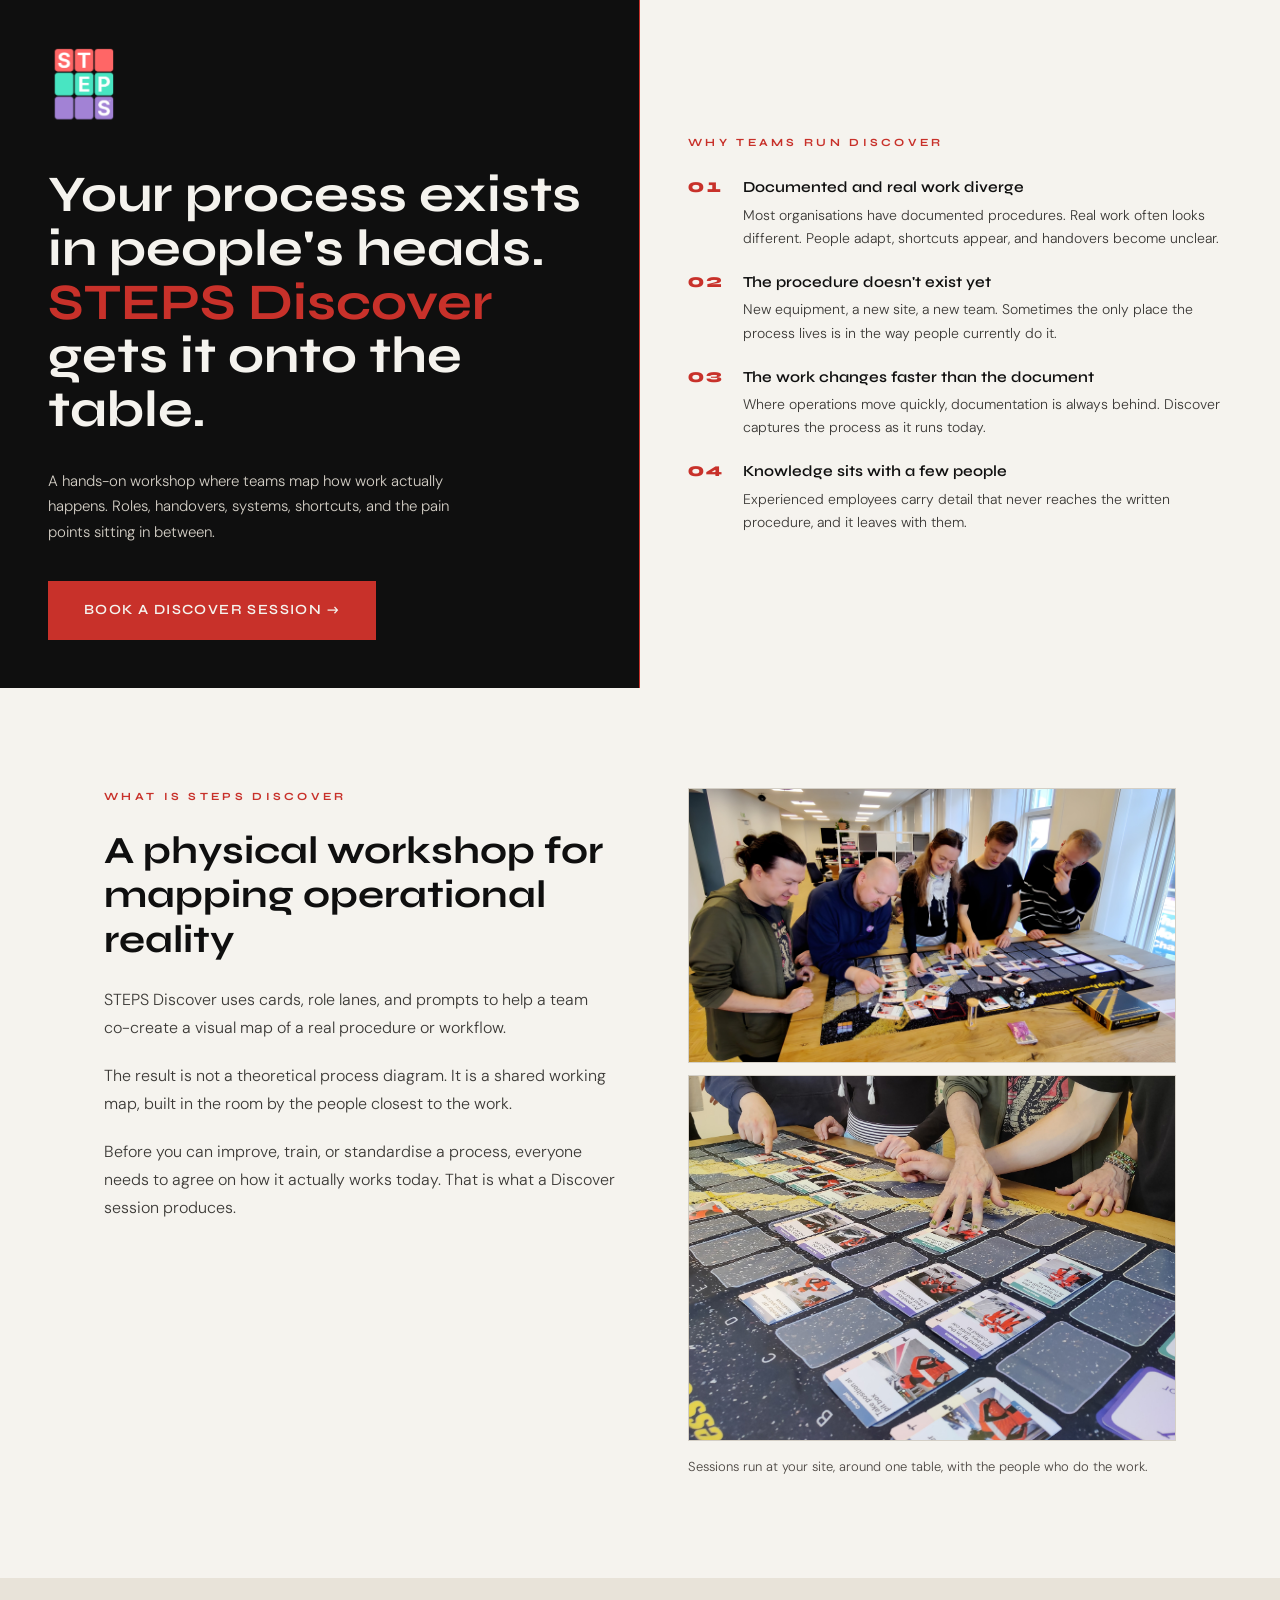
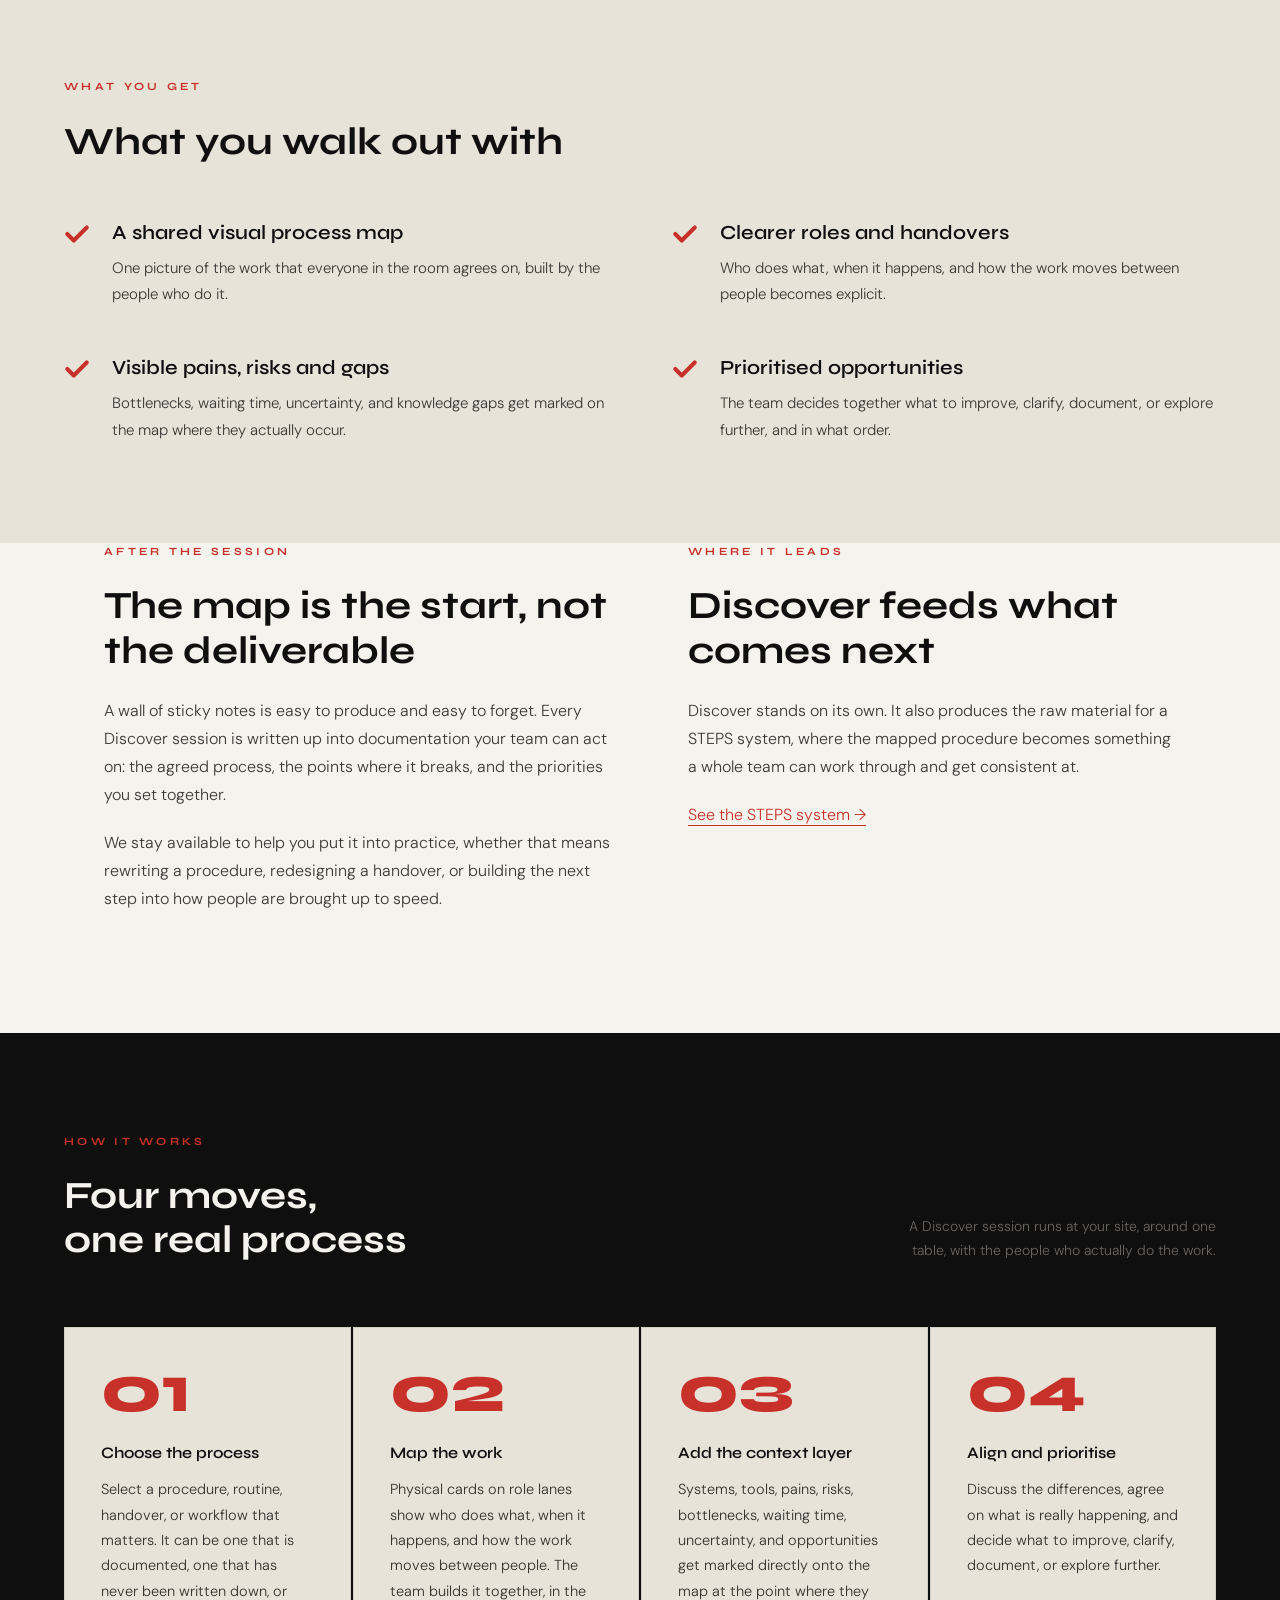
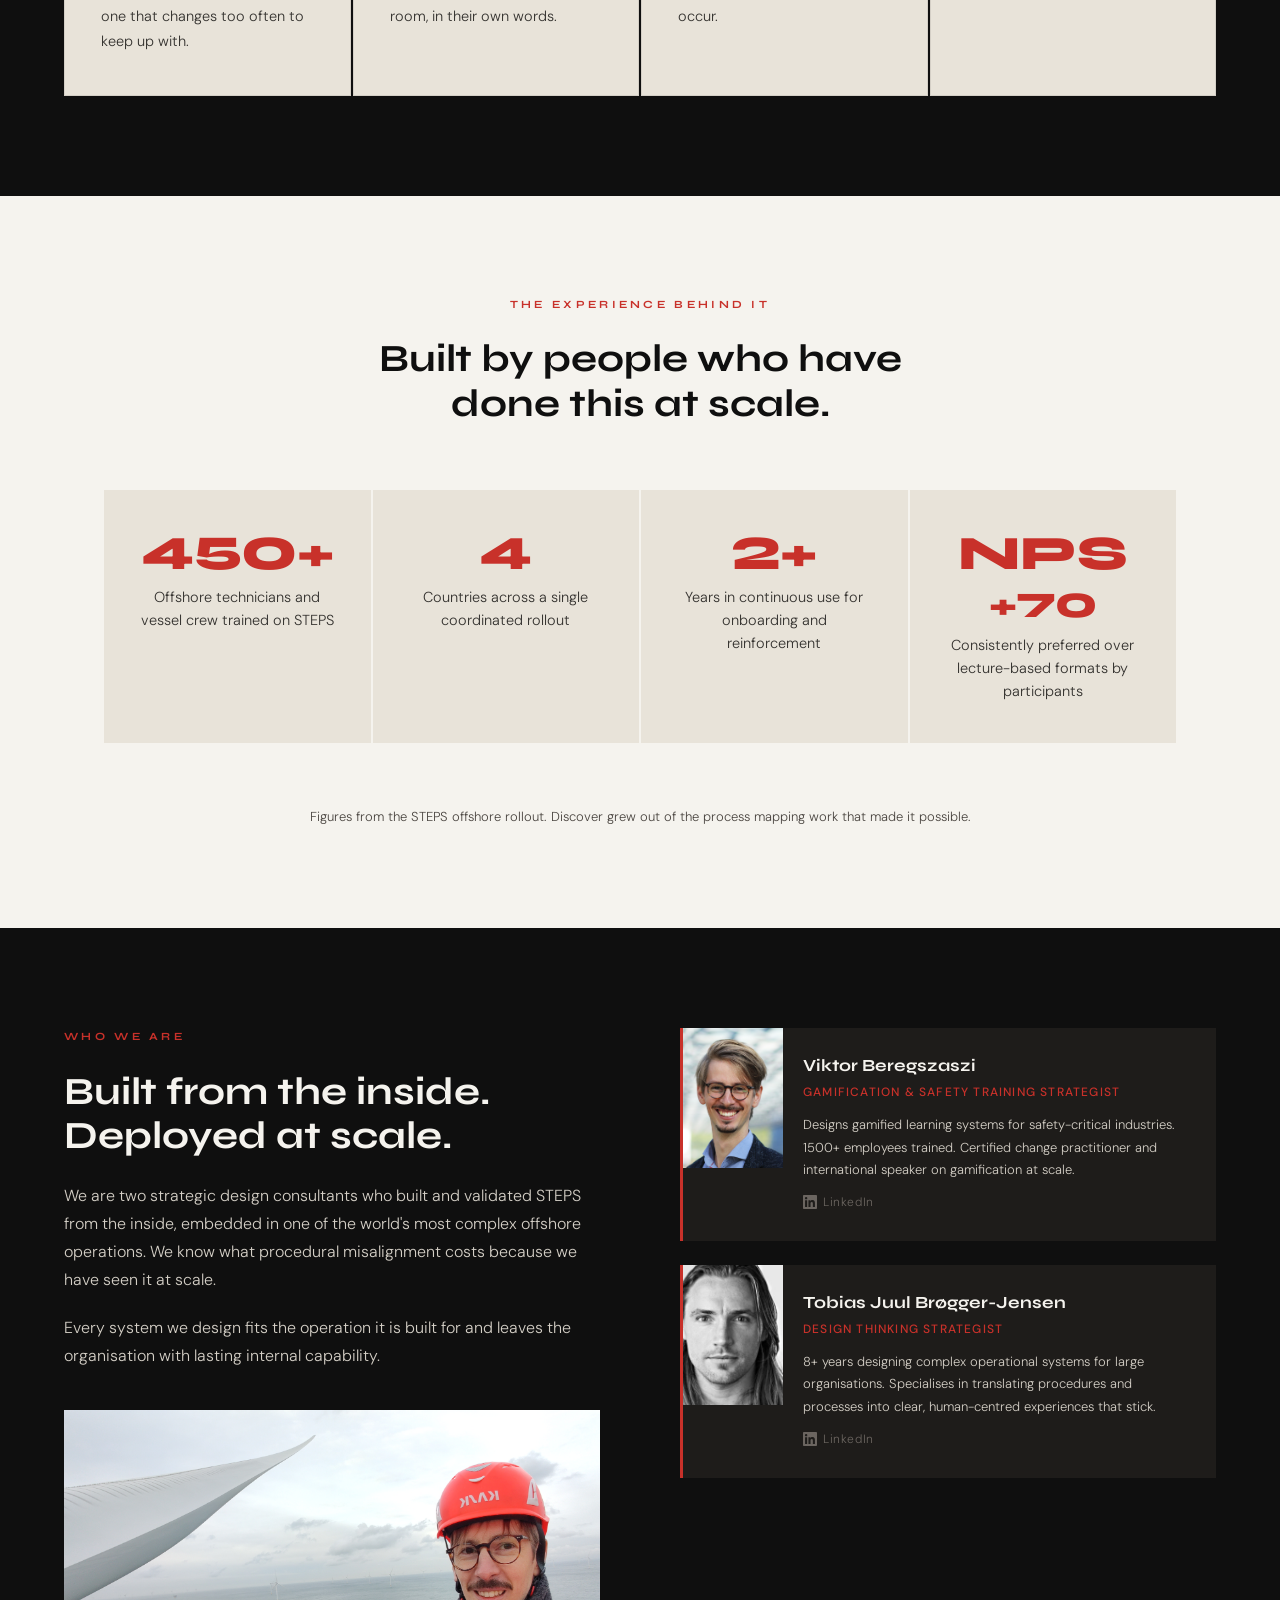
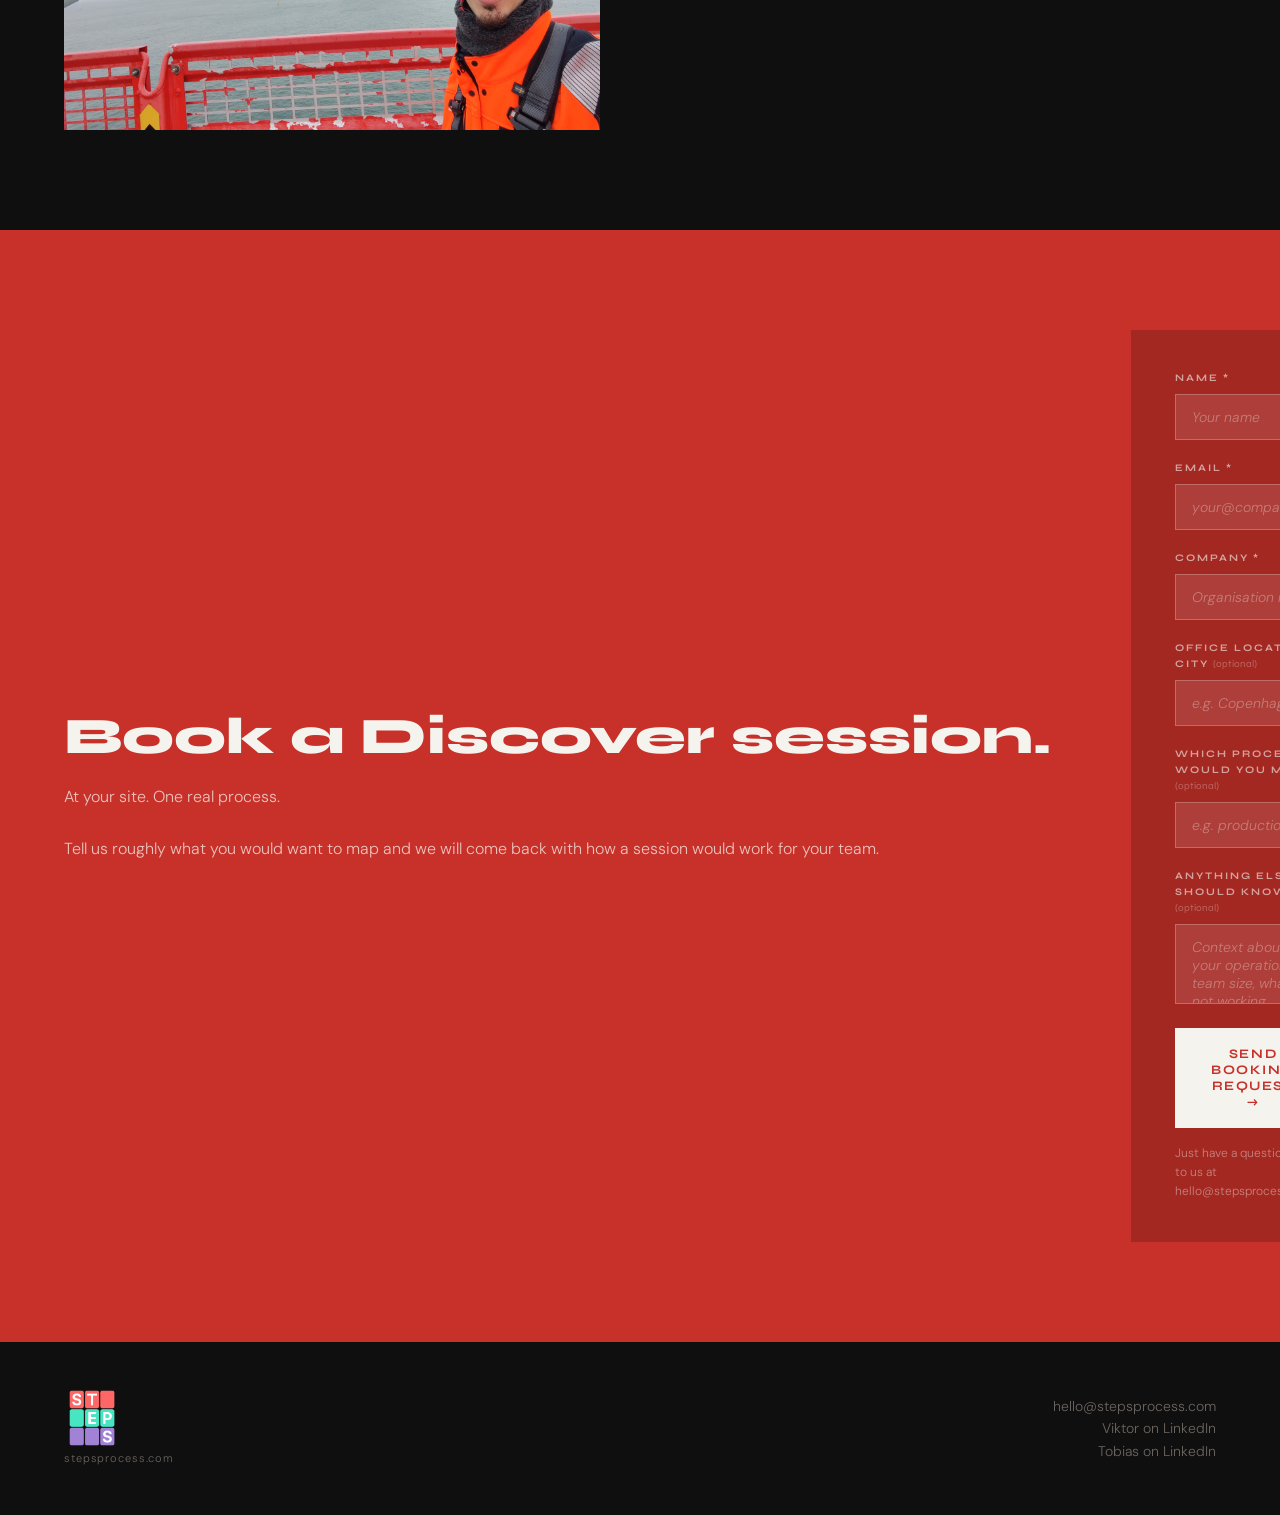
==== discover/index.html @ ff38a684 "Create index.html" ====
<!DOCTYPE html>
<html lang="en">
<head>
<meta charset="UTF-8">
<meta name="viewport" content="width=device-width, initial-scale=1.0">
<title>STEPS Discover — Map How Work Actually Happens</title>
<meta name="description" content="STEPS Discover is a hands-on workshop where teams map how work actually happens, across roles, handovers, systems and shortcuts.">
<meta property="og:title" content="STEPS Discover — Map How Work Actually Happens">
<meta property="og:description" content="A hands-on workshop where teams map how work actually happens, across roles, handovers, systems and shortcuts.">
<meta property="og:type" content="website">
<link rel="icon" type="image/png" href="../favicon.png">
<link rel="apple-touch-icon" href="../favicon.png">
<link href="https://fonts.googleapis.com/css2?family=Syne:wght@400;600;700;800&family=DM+Sans:ital,wght@0,300;0,400;0,500;1,300&display=swap" rel="stylesheet">
<style>
  *, *::before, *::after { box-sizing: border-box; margin: 0; padding: 0; }

  :root {
    --black: #0f0f0f;
    --white: #f5f3ee;
    --red: #c8312a;
    --red-dark: #9e231d;
    --sand: #e8e3d9;
    --mid: #6b6560;
    --light: #d4cfc6;
    --placeholder: #1e1c1a;
    --placeholder-border: #3a3835;
    --placeholder-label: #c8312a;
  }

  html { scroll-behavior: smooth; }

  body {
    background: var(--white);
    color: var(--black);
    font-family: 'DM Sans', sans-serif;
    font-weight: 300;
    line-height: 1.6;
    overflow-x: hidden;
  }

  /* ── IMAGE PLACEHOLDERS ── */
  .img-placeholder {
    background: var(--placeholder);
    border: 1.5px dashed var(--placeholder-border);
    display: flex;
    flex-direction: column;
    align-items: center;
    justify-content: center;
    gap: 10px;
    padding: 24px;
    position: relative;
  }

  .img-placeholder .ph-icon {
    font-size: 28px;
    opacity: 0.4;
  }

  .img-placeholder .ph-tag {
    font-family: 'Syne', sans-serif;
    font-size: 10px;
    font-weight: 700;
    letter-spacing: 0.2em;
    text-transform: uppercase;
    color: var(--placeholder-label);
    background: rgba(200,49,42,0.15);
    padding: 4px 10px;
    border-radius: 2px;
  }

  .img-placeholder .ph-desc {
    font-size: 12px;
    color: var(--mid);
    text-align: center;
    max-width: 260px;
    line-height: 1.5;
  }

  /* Video placeholder has a play button feel */
  .vid-placeholder {
    background: #111;
    border: 1.5px dashed #333;
    display: flex;
    flex-direction: column;
    align-items: center;
    justify-content: center;
    gap: 12px;
    padding: 32px;
    position: relative;
  }

  .vid-placeholder .play-ring {
    width: 56px;
    height: 56px;
    border: 2px solid var(--red);
    border-radius: 50%;
    display: flex;
    align-items: center;
    justify-content: center;
    opacity: 0.6;
  }

  .vid-placeholder .play-ring::after {
    content: '▶';
    color: var(--red);
    font-size: 18px;
    margin-left: 4px;
  }

  .vid-placeholder .ph-tag {
    font-family: 'Syne', sans-serif;
    font-size: 10px;
    font-weight: 700;
    letter-spacing: 0.2em;
    text-transform: uppercase;
    color: var(--placeholder-label);
    background: rgba(200,49,42,0.15);
    padding: 4px 10px;
    border-radius: 2px;
  }

  .vid-placeholder .ph-desc {
    font-size: 12px;
    color: var(--mid);
    text-align: center;
    max-width: 280px;
    line-height: 1.5;
  }

  /* ── HERO ── */
  .hero {
    min-height: 100vh;
    display: grid;
    grid-template-columns: 1fr 1fr;
    position: relative;
    overflow: hidden;
  }

  .hero-left {
    background: var(--black);
    padding: 72px 64px;
    display: flex;
    flex-direction: column;
    justify-content: space-between;
    position: relative;
  }

  .hero-left::after {
    content: '';
    position: absolute;
    top: 0; right: -1px; bottom: 0;
    width: 2px;
    background: var(--red);
  }

  .wordmark {
    font-family: 'Syne', sans-serif;
    font-weight: 800;
    font-size: 19px;
    letter-spacing: 0.3em;
    color: var(--red);
    text-transform: uppercase;
    display: flex;
    flex-direction: column;
    gap: 4px;
  }
  .wordmark-sub {
    font-family: 'DM Sans', sans-serif;
    font-weight: 300;
    font-size: 10px;
    letter-spacing: 0.10em;
    color: var(--mid);
    text-transform: none;
  }

  .hero-headline {
    font-family: 'Syne', sans-serif;
    font-weight: 700;
    font-size: clamp(42px, 5.5vw, 72px);
    line-height: 1.05;
    color: var(--white);
    margin-top: 48px;
  }

  .hero-headline em {
    font-style: normal;
    color: var(--red);
  }

  .hero-sub {
    color: var(--light);
    font-size: 17px;
    line-height: 1.7;
    margin-top: 32px;
    max-width: 420px;
    font-weight: 300;
  }

  .hero-cta {
    margin-top: 56px;
    display: flex;
    flex-direction: column;
    gap: 16px;
  }

  .btn-primary {
    display: inline-block;
    background: var(--red);
    color: var(--white);
    font-family: 'Syne', sans-serif;
    font-weight: 600;
    font-size: 14px;
    letter-spacing: 0.1em;
    text-transform: uppercase;
    padding: 18px 36px;
    text-decoration: none;
    transition: background 0.2s;
    width: fit-content;
  }
  .btn-primary:hover { background: var(--red-dark); }

  .contact-line {
    color: var(--mid);
    font-size: 13px;
    letter-spacing: 0.05em;
  }
  .contact-line a { color: var(--light); text-decoration: none; }
  .contact-line a:hover { color: var(--red); }
  .contact-email { color: var(--light); font-size: 13px; letter-spacing: 0.05em; }

  .hero-right {
    background: var(--white);
    padding: 72px 64px;
    display: flex;
    flex-direction: column;
    justify-content: center;
    position: relative;
  }

  .problem-label {
    font-family: 'Syne', sans-serif;
    font-size: 11px;
    font-weight: 700;
    letter-spacing: 0.3em;
    text-transform: uppercase;
    color: var(--red);
    margin-bottom: 40px;
  }

  .problem-item {
    display: flex;
    gap: 20px;
    margin-bottom: 32px;
    align-items: baseline;
  }

  .problem-num {
    font-family: 'Syne', sans-serif;
    font-size: 15px;
    font-weight: 800;
    color: var(--red);
    flex-shrink: 0;
    letter-spacing: 0.1em;
    line-height: 1;
    font-variant-numeric: lining-nums tabular-nums;
    font-feature-settings: "lnum" 1, "tnum" 1;
  }

  .problem-text strong {
    display: block;
    font-family: 'Syne', sans-serif;
    font-weight: 600;
    font-size: clamp(15px, 1.2vw, 18px);
    color: var(--black);
    margin-bottom: 4px;
  }

  .problem-text p {
    font-size: clamp(14px, 1vw, 16px);
    color: #3a3835;
    line-height: 1.65;
  }

  /* ── VIDEO BANNER ── */
  .video-banner {
    width: 100%;
    background: #0a0a0a;
  }

  /* ── WHAT IS STEPS ── */
  .what {
    padding: 100px 64px;
    max-width: 1200px;
    margin: 0 auto;
    display: grid;
    grid-template-columns: 1.05fr 1fr;
    gap: 72px;
    align-items: start;
  }

  .section-label {
    font-family: 'Syne', sans-serif;
    font-size: 11px;
    font-weight: 700;
    letter-spacing: 0.3em;
    text-transform: uppercase;
    color: var(--red);
    margin-bottom: 24px;
  }

  .section-title {
    font-family: 'Syne', sans-serif;
    font-weight: 700;
    font-size: clamp(28px, 3vw, 40px);
    line-height: 1.15;
    color: var(--black);
    margin-bottom: 24px;
  }

  .section-body {
    font-size: 16px;
    color: #3a3835;
    line-height: 1.75;
    margin-bottom: 20px;
  }

  .what-features {
    display: flex;
    flex-direction: column;
    gap: 0;
  }

  .feature-row {
    display: flex;
    gap: 20px;
    padding: 22px 0;
    border-bottom: 1px solid var(--light);
    align-items: flex-start;
  }
  .feature-row:first-child { border-top: 1px solid var(--light); }

  .feature-icon {
    width: 32px;
    height: 32px;
    background: var(--black);
    flex-shrink: 0;
    display: flex;
    align-items: center;
    justify-content: center;
    margin-top: 2px;
  }

  .feature-icon svg { width: 14px; height: 14px; fill: var(--red); }

  .feature-text strong {
    display: block;
    font-family: 'Syne', sans-serif;
    font-weight: 600;
    font-size: 14px;
    color: var(--black);
    margin-bottom: 4px;
  }

  .feature-text p {
    font-size: 13px;
    color: var(--mid);
    line-height: 1.6;
  }

  /* ── IN ACTION PHOTO STRIP ── */
  .in-action {
    padding: 0 0 100px;
    width: 100%;
  }

  .in-action-label {
    font-family: 'Syne', sans-serif;
    font-size: 11px;
    font-weight: 700;
    letter-spacing: 0.3em;
    text-transform: uppercase;
    color: var(--red);
    margin-bottom: 24px;
    padding: 0 64px;
  }

  .photo-strip {
    display: grid;
    grid-template-columns: 1.4fr 1fr 1fr;
    gap: 3px;
  }

  /* ── HOW IT WORKS ── */
  .how {
    background: var(--black);
    padding: 100px 64px;
  }

  .how-inner { max-width: 1200px; margin: 0 auto; }

  .how-header {
    display: flex;
    justify-content: space-between;
    align-items: flex-end;
    margin-bottom: 64px;
  }

  .how-title {
    font-family: 'Syne', sans-serif;
    font-weight: 700;
    font-size: clamp(28px, 3vw, 40px);
    color: var(--white);
    line-height: 1.15;
  }

  .how-desc {
    max-width: 320px;
    font-size: 14px;
    color: var(--mid);
    line-height: 1.7;
    text-align: right;
  }

  .steps-grid {
    display: grid;
    grid-template-columns: repeat(3, 1fr);
    gap: 2px;
  }

  .step-card {
    background: var(--sand);
    padding: 40px 36px;
    position: relative;
    overflow: hidden;
    border: 1px solid var(--light);
  }

  .step-card::before {
    content: '';
    position: absolute;
    top: 0; left: 0; right: 0;
    height: 2px;
    background: var(--red);
    transform: scaleX(0);
    transform-origin: left;
    transition: transform 0.4s ease;
  }
  .step-card:hover::before { transform: scaleX(1); }

  .step-number {
    font-family: 'Syne', sans-serif;
    font-size: 52px;
    font-weight: 800;
    color: var(--red);
    line-height: 1;
    margin-bottom: 20px;
    display: block;
    font-variant-numeric: lining-nums;
    font-feature-settings: "lnum" 1;
  }

  .step-title {
    font-family: 'Syne', sans-serif;
    font-weight: 600;
    font-size: 16px;
    color: var(--black);
    margin-bottom: 12px;
  }

  .step-body {
    font-size: 14.5px;
    color: #33312e;
    line-height: 1.75;
  }

  /* ── OUTCOMES ── */
  .outcomes { background: var(--sand); padding: 100px 64px; }
  .outcomes-inner { max-width: 1200px; margin: 0 auto; }
  .outcomes-header { margin-bottom: 56px; }
  .outcomes-title {
    font-family: 'Syne', sans-serif; font-weight: 700;
    font-size: clamp(28px, 3vw, 40px); color: var(--black); line-height: 1.15;
  }
  .outcome-grid { display: grid; grid-template-columns: repeat(2, 1fr); gap: 48px 64px; }
  .outcome-item { display: grid; grid-template-columns: 30px 1fr; gap: 18px; align-items: start; }
  .outcome-tick { width: 26px; height: 26px; margin-top: 1px; flex-shrink: 0; }
  .outcome-tick svg { width: 100%; height: 100%; display: block; }
  .outcome-title {
    font-family: 'Syne', sans-serif; font-weight: 600; font-size: 20px;
    color: var(--black); margin-bottom: 10px; line-height: 1.25;
  }
  .outcome-body { font-size: 15px; color: #3a3835; line-height: 1.75; }

  /* ── MATS ── */
  .mat-grid { display: grid; grid-template-columns: 1fr; gap: 12px; }
  .mat-grid a { display: block; overflow: hidden; background: var(--sand); border: 1px solid var(--light); }
  .mat-grid img { width: 100%; display: block; transition: transform 0.3s; }
  .mat-grid a:hover img { transform: scale(1.03); }
  .mat-caption { margin-top: 16px; font-size: 13px; color: #4a4540; line-height: 1.6; }

  /* ── RESULTS ── */
  .results {
    padding: 100px 64px;
    max-width: 1200px;
    margin: 0 auto;
  }

  .results-header {
    text-align: center;
    margin-bottom: 64px;
  }

  .stats-row {
    display: grid;
    grid-template-columns: repeat(4, 1fr);
    gap: 2px;
    margin-bottom: 64px;
  }

  .stat-box {
    background: var(--sand);
    padding: 40px 32px;
    text-align: center;
  }

  .stat-num {
    font-family: 'Syne', sans-serif;
    font-size: 48px;
    font-weight: 800;
    color: var(--red);
    line-height: 1;
    display: block;
    margin-bottom: 8px;
    font-variant-numeric: lining-nums;
    font-feature-settings: "lnum" 1;
  }

  .stat-label {
    font-size: 14.5px;
    color: #33312e;
    line-height: 1.6;
  }

  .quote-block {
    background: var(--black);
    padding: 56px 64px;
    position: relative;
  }

  .quote-mark {
    font-family: 'Syne', sans-serif;
    font-size: 80px;
    font-weight: 800;
    color: var(--red);
    line-height: 0.6;
    display: block;
    margin-bottom: 24px;
  }

  .quote-text {
    font-family: 'Syne', sans-serif;
    font-size: clamp(18px, 2vw, 26px);
    font-weight: 400;
    color: var(--white);
    line-height: 1.5;
    max-width: 700px;
    margin-bottom: 32px;
  }

  .quote-attribution {
    font-size: 13px;
    color: var(--mid);
    letter-spacing: 0.05em;
  }

  .quote-context {
    position: absolute;
    right: 64px;
    bottom: 56px;
    text-align: right;
    font-size: 12px;
    color: #3a3835;
    line-height: 1.6;
  }

  /* ── TEAM ── */
  .team {
    padding: 100px 64px;
    background: var(--black);
  }

  .team-inner {
    max-width: 1200px;
    margin: 0 auto;
    display: grid;
    grid-template-columns: 1fr 1fr;
    gap: 80px;
    align-items: start;
  }

  .team-bio {
    display: flex;
    flex-direction: column;
    gap: 24px;
  }

  .bio-card {
    background: #1e1c1a;
    padding: 0;
    border-left: 3px solid var(--red);
    display: grid;
    grid-template-columns: 100px 1fr;
    overflow: hidden;
  }

  .bio-photo {
    width: 100px;
    flex-shrink: 0;
  }

  .bio-info {
    padding: 24px 24px 24px 20px;
  }

  .bio-name {
    font-family: 'Syne', sans-serif;
    font-weight: 700;
    font-size: 17px;
    color: var(--white);
    margin-bottom: 4px;
  }

  .bio-role {
    font-size: 12px;
    color: var(--red);
    letter-spacing: 0.1em;
    text-transform: uppercase;
    font-weight: 500;
    margin-bottom: 12px;
  }

  .bio-text {
    font-size: 13px;
    color: var(--light);
    line-height: 1.7;
  }

  /* ── DIAGNOSTIC CTA ── */
  .diagnostic {
    padding: 100px 64px;
    background: var(--red);
  }

  .diagnostic-inner {
    max-width: 1200px;
    margin: 0 auto;
    display: grid;
    grid-template-columns: 1fr 1fr;
    gap: 80px;
    align-items: center;
  }

  .diagnostic-title {
    font-family: 'Syne', sans-serif;
    font-weight: 800;
    font-size: clamp(32px, 4vw, 56px);
    color: var(--white);
    line-height: 1.05;
    margin-bottom: 20px;
    white-space: nowrap;
  }

  .diagnostic-sub {
    color: rgba(245,243,238,0.75);
    font-size: 16px;
    line-height: 1.7;
  }

  .diagnostic-right {
    background: rgba(0,0,0,0.15);
    padding: 48px;
  }

  .diagnostic-item {
    display: flex;
    gap: 16px;
    margin-bottom: 24px;
    align-items: flex-start;
  }

  .diagnostic-bullet {
    width: 6px;
    height: 6px;
    background: var(--white);
    border-radius: 50%;
    margin-top: 8px;
    flex-shrink: 0;
  }

  .diagnostic-item-text {
    font-size: 15px;
    color: var(--white);
    line-height: 1.6;
  }

  .diagnostic-item-text strong {
    display: block;
    font-family: 'Syne', sans-serif;
    font-weight: 600;
    margin-bottom: 2px;
  }

  .btn-white {
    display: inline-block;
    background: var(--white);
    color: var(--red);
    font-family: 'Syne', sans-serif;
    font-weight: 700;
    font-size: 13px;
    letter-spacing: 0.12em;
    text-transform: uppercase;
    padding: 18px 36px;
    text-decoration: none;
    margin-top: 40px;
    transition: background 0.2s, color 0.2s;
  }
  .btn-white:hover { background: var(--black); color: var(--white); }

  /* ── BOOKING FORM ── */
  .booking-form {
    background: rgba(0,0,0,0.18);
    padding: 40px 44px;
  }

  .booking-form .form-label {
    display: block;
    font-family: 'Syne', sans-serif;
    font-size: 10px;
    font-weight: 700;
    letter-spacing: 0.2em;
    text-transform: uppercase;
    color: rgba(245,243,238,0.6);
    margin-bottom: 8px;
  }

  .booking-form input,
  .booking-form textarea {
    display: block;
    width: 100%;
    background: rgba(255,255,255,0.1);
    border: 1px solid rgba(245,243,238,0.25);
    color: var(--white);
    font-family: 'DM Sans', sans-serif;
    font-size: 14px;
    font-weight: 300;
    padding: 13px 16px;
    margin-bottom: 20px;
    outline: none;
    transition: border-color 0.2s, background 0.2s;
    border-radius: 0;
    -webkit-appearance: none;
  }

  .booking-form input::placeholder,
  .booking-form textarea::placeholder {
    color: rgba(245,243,238,0.35);
    font-style: italic;
  }

  .booking-form input:focus,
  .booking-form textarea:focus {
    border-color: rgba(245,243,238,0.7);
    background: rgba(255,255,255,0.15);
  }

  .booking-form textarea {
    resize: vertical;
    min-height: 80px;
  }

  .booking-form .form-submit {
    display: inline-block;
    width: 100%;
    background: var(--white);
    color: var(--red);
    font-family: 'Syne', sans-serif;
    font-weight: 700;
    font-size: 13px;
    letter-spacing: 0.12em;
    text-transform: uppercase;
    padding: 18px 36px;
    border: none;
    cursor: pointer;
    transition: background 0.2s, color 0.2s;
    margin-top: 4px;
  }
  .booking-form .form-submit:hover { background: var(--black); color: var(--white); }

  .booking-form .form-note {
    font-size: 12px;
    color: rgba(245,243,238,0.45);
    margin-top: 16px;
    line-height: 1.6;
  }
  .booking-form .form-note a {
    color: rgba(245,243,238,0.65);
    text-decoration: underline;
  }

  /* ── FOOTER ── */
  footer {
    background: var(--black);
    padding: 48px 64px;
    display: flex;
    justify-content: space-between;
    align-items: center;
  }

  .footer-brand {
    font-family: 'Syne', sans-serif;
    font-weight: 800;
    font-size: 20px;
    color: var(--white);
    letter-spacing: 0.1em;
  }

  .footer-contact { text-align: right; }

  .footer-contact a {
    display: block;
    color: var(--mid);
    text-decoration: none;
    font-size: 14px;
    transition: color 0.2s;
  }
  .footer-contact a:hover { color: var(--red); }

  /* ── ANIMATIONS ── */
  @keyframes fadeUp {
    from { opacity: 0; transform: translateY(24px); }
    to   { opacity: 1; transform: translateY(0); }
  }

  .hero-left > * {
    animation: fadeUp 0.7s ease both;
  }
  .hero-left > *:nth-child(1) { animation-delay: 0.1s; }
  .hero-left > *:nth-child(2) { animation-delay: 0.25s; }
  .hero-left > *:nth-child(3) { animation-delay: 0.4s; }

  /* ── RESPONSIVE ── */
  /* Photo grid 2x2 mobile */
  @media (max-width: 900px) {
    .photo-grid-2x2 { grid-template-columns: 1fr !important; }
    .photo-grid-2x2 a img { height: 240px !important; }
    .who-for-section { padding: 64px 32px !important; }
    .who-for-inner { grid-template-columns: 1fr !important; gap: 40px !important; }
  }

  @media (max-width: 900px) {
    .hero, .what, .team-inner, .diagnostic-inner { grid-template-columns: 1fr; }
    .hero-left::after { display: none; }
    .hero-left, .hero-right, .what, .how, .results,
    .team, .diagnostic { padding: 64px 32px; }
    .in-action { padding: 0 0 64px; }
    .in-action-label { padding: 0 32px; }
    .how-header { flex-direction: column; align-items: flex-start; gap: 16px; }
    .how-desc { text-align: left; }
    .steps-grid, .stats-row { grid-template-columns: 1fr; }
    .outcomes { padding-left: 32px; padding-right: 32px; }
    .outcome-grid { grid-template-columns: 1fr; gap: 36px; }
    .photo-strip { grid-template-columns: 1fr; }
    .quote-context { position: static; text-align: left; margin-top: 24px; }
    footer { flex-direction: column; gap: 24px; text-align: center; }
    .footer-contact { text-align: center; }
    .bio-card { grid-template-columns: 80px 1fr; }
    .bio-photo { width: 80px; }
    /* Stack the what-section image pair on mobile */
    .what-img-pair { grid-template-columns: 1fr !important; }
    .what-img-pair img { height: 220px !important; }
    /* Scroll strip on mobile */
    #scroll-strip { padding: 0 32px !important; }
  }

  @media (max-width: 1300px) and (min-width: 901px) {
    .hero { min-height: auto; }
    .hero-left { padding: 48px 48px; }
    .hero-right { padding: 48px 48px; }
    .hero-headline { font-size: clamp(36px, 4vw, 56px); }
    .hero-sub { font-size: 15px; }
    .hero-cta { margin-top: 36px; }
    .problem-label { margin-bottom: 24px; }
    .problem-item { margin-bottom: 20px; }
  }
</style>
</head>
<body>

<!-- ══════════════════════════════════════
     HERO
     ══════════════════════════════════════ -->
<section class="hero">
  <div class="hero-left">
    <div class="wordmark">
      <a href="../"><img src="../images/logo.png" alt="STEPS" style="height:72px; width:72px; object-fit:contain; display:block;"></a>
    </div>
    <div>
      <h1 class="hero-headline">
        Your process exists<br>in people's heads.<br>
        <em>STEPS Discover</em><br>gets it onto the table.
      </h1>
      <p class="hero-sub">
        A hands-on workshop where teams map how work actually happens. Roles, handovers, systems, shortcuts, and the pain points sitting in between.
      </p>
    </div>
    <div class="hero-cta">
      <a href="#diagnostic" class="btn-primary">Book a Discover session →</a>
    </div>
  </div>

  <div class="hero-right">
    <p class="problem-label">Why teams run Discover</p>

    <div class="problem-item">
      <span class="problem-num">01</span>
      <div class="problem-text">
        <strong>Documented and real work diverge</strong>
        <p>Most organisations have documented procedures. Real work often looks different. People adapt, shortcuts appear, and handovers become unclear.</p>
      </div>
    </div>

    <div class="problem-item">
      <span class="problem-num">02</span>
      <div class="problem-text">
        <strong>The procedure doesn't exist yet</strong>
        <p>New equipment, a new site, a new team. Sometimes the only place the process lives is in the way people currently do it.</p>
      </div>
    </div>

    <div class="problem-item">
      <span class="problem-num">03</span>
      <div class="problem-text">
        <strong>The work changes faster than the document</strong>
        <p>Where operations move quickly, documentation is always behind. Discover captures the process as it runs today.</p>
      </div>
    </div>

    <div class="problem-item">
      <span class="problem-num">04</span>
      <div class="problem-text">
        <strong>Knowledge sits with a few people</strong>
        <p>Experienced employees carry detail that never reaches the written procedure, and it leaves with them.</p>
      </div>
    </div>
  </div>
</section>

<!-- ══════════════════════════════════════
     WHAT IT IS
     ══════════════════════════════════════ -->
<section class="what">
  <div>
    <p class="section-label">What is STEPS Discover</p>
    <h2 class="section-title">A physical workshop for mapping operational reality</h2>
    <p class="section-body">
      STEPS Discover uses cards, role lanes, and prompts to help a team co-create a visual map of a real procedure or workflow.
    </p>
    <p class="section-body">
      The result is not a theoretical process diagram. It is a shared working map, built in the room by the people closest to the work.
    </p>
    <p class="section-body">
      Before you can improve, train, or standardise a process, everyone needs to agree on how it actually works today. That is what a Discover session produces.
    </p>
  </div>

  <div>
    <div class="mat-grid">
      <a href="../images/session-group.jpg" target="_blank"><img src="../images/session-group.jpg" alt="Team mapping a process together"></a>
      <a href="../images/session-hands.jpg" target="_blank"><img src="../images/session-hands.jpg" alt="Hands on the map"></a>
    </div>
    <p class="mat-caption">Sessions run at your site, around one table, with the people who do the work.</p>
  </div>
</section>

<!-- ══════════════════════════════════════
     WHAT YOU GET
     ══════════════════════════════════════ -->
<section class="outcomes">
  <div class="outcomes-inner">
    <div class="outcomes-header">
      <p class="section-label" style="color: var(--red);">What You Get</p>
      <h2 class="outcomes-title">What you walk out with</h2>
    </div>
    <div class="outcome-grid">
      <div class="outcome-item">
        <span class="outcome-tick"><svg viewBox="0 0 16 16" aria-hidden="true"><path d="M2 8l4 4 8-8" stroke="var(--red)" stroke-width="2.5" fill="none" stroke-linecap="round" stroke-linejoin="round"/></svg></span>
        <div>
          <h3 class="outcome-title">A shared visual process map</h3>
          <p class="outcome-body">One picture of the work that everyone in the room agrees on, built by the people who do it.</p>
        </div>
      </div>
      <div class="outcome-item">
        <span class="outcome-tick"><svg viewBox="0 0 16 16" aria-hidden="true"><path d="M2 8l4 4 8-8" stroke="var(--red)" stroke-width="2.5" fill="none" stroke-linecap="round" stroke-linejoin="round"/></svg></span>
        <div>
          <h3 class="outcome-title">Clearer roles and handovers</h3>
          <p class="outcome-body">Who does what, when it happens, and how the work moves between people becomes explicit.</p>
        </div>
      </div>
      <div class="outcome-item">
        <span class="outcome-tick"><svg viewBox="0 0 16 16" aria-hidden="true"><path d="M2 8l4 4 8-8" stroke="var(--red)" stroke-width="2.5" fill="none" stroke-linecap="round" stroke-linejoin="round"/></svg></span>
        <div>
          <h3 class="outcome-title">Visible pains, risks and gaps</h3>
          <p class="outcome-body">Bottlenecks, waiting time, uncertainty, and knowledge gaps get marked on the map where they actually occur.</p>
        </div>
      </div>
      <div class="outcome-item">
        <span class="outcome-tick"><svg viewBox="0 0 16 16" aria-hidden="true"><path d="M2 8l4 4 8-8" stroke="var(--red)" stroke-width="2.5" fill="none" stroke-linecap="round" stroke-linejoin="round"/></svg></span>
        <div>
          <h3 class="outcome-title">Prioritised opportunities</h3>
          <p class="outcome-body">The team decides together what to improve, clarify, document, or explore further, and in what order.</p>
        </div>
      </div>
    </div>
  </div>
</section>

<!-- ══════════════════════════════════════
     AFTER THE SESSION
     ══════════════════════════════════════ -->
<section class="what" style="padding-top:0;">
  <div>
    <p class="section-label">After the Session</p>
    <h2 class="section-title">The map is the start, not the deliverable</h2>
    <p class="section-body">
      A wall of sticky notes is easy to produce and easy to forget. Every Discover session is written up into documentation your team can act on: the agreed process, the points where it breaks, and the priorities you set together.
    </p>
    <p class="section-body">
      We stay available to help you put it into practice, whether that means rewriting a procedure, redesigning a handover, or building the next step into how people are brought up to speed.
    </p>
  </div>
  <div>
    <p class="section-label">Where It Leads</p>
    <h2 class="section-title">Discover feeds what comes next</h2>
    <p class="section-body">
      Discover stands on its own. It also produces the raw material for a STEPS system, where the mapped procedure becomes something a whole team can work through and get consistent at.
    </p>
    <p class="section-body">
      <a href="../" style="color:var(--red); text-decoration:none; border-bottom:1px solid var(--red);">See the STEPS system →</a>
    </p>
  </div>
</section>

<!-- ══════════════════════════════════════
     HOW THE WORKSHOP WORKS
     ══════════════════════════════════════ -->
<section class="how">
  <div class="how-inner">
    <div class="how-header">
      <div>
        <p class="section-label" style="color: var(--red);">How It Works</p>
        <h2 class="how-title">Four moves,<br>one real process</h2>
      </div>
      <p class="how-desc">A Discover session runs at your site, around one table, with the people who actually do the work.</p>
    </div>

    <div class="steps-grid" style="grid-template-columns: repeat(4, 1fr);">
      <div class="step-card">
        <span class="step-number">01</span>
        <h3 class="step-title">Choose the process</h3>
        <p class="step-body">Select a procedure, routine, handover, or workflow that matters. It can be one that is documented, one that has never been written down, or one that changes too often to keep up with.</p>
      </div>
      <div class="step-card">
        <span class="step-number">02</span>
        <h3 class="step-title">Map the work</h3>
        <p class="step-body">Physical cards on role lanes show who does what, when it happens, and how the work moves between people. The team builds it together, in the room, in their own words.</p>
      </div>
      <div class="step-card">
        <span class="step-number">03</span>
        <h3 class="step-title">Add the context layer</h3>
        <p class="step-body">Systems, tools, pains, risks, bottlenecks, waiting time, uncertainty, and opportunities get marked directly onto the map at the point where they occur.</p>
      </div>
      <div class="step-card">
        <span class="step-number">04</span>
        <h3 class="step-title">Align and prioritise</h3>
        <p class="step-body">Discuss the differences, agree on what is really happening, and decide what to improve, clarify, document, or explore further.</p>
      </div>
    </div>
  </div>
</section>

<!-- ══════════════════════════════════════
     EXPERIENCE BEHIND IT
     ══════════════════════════════════════ -->
<section class="results">
  <div class="results-header">
    <p class="section-label" style="text-align:center;">The Experience Behind It</p>
    <h2 class="section-title" style="text-align:center; max-width: 640px; margin: 0 auto;">Built by people who have done this at scale.</h2>
  </div>

  <div class="stats-row">
    <div class="stat-box">
      <span class="stat-num">450+</span>
      <p class="stat-label">Offshore technicians and vessel crew trained on STEPS</p>
    </div>
    <div class="stat-box">
      <span class="stat-num">4</span>
      <p class="stat-label">Countries across a single coordinated rollout</p>
    </div>
    <div class="stat-box">
      <span class="stat-num">2+</span>
      <p class="stat-label">Years in continuous use for onboarding and reinforcement</p>
    </div>
    <div class="stat-box">
      <span class="stat-num">NPS<br><span style="font-size:36px;">+70</span></span>
      <p class="stat-label">Consistently preferred over lecture-based formats by participants</p>
    </div>
  </div>
  <p class="mat-caption" style="text-align:center; margin:0 auto;">Figures from the STEPS offshore rollout. Discover grew out of the process mapping work that made it possible.</p>
</section>

<section class="team">
  <div class="team-inner">
    <div>
      <p class="section-label">Who We Are</p>
      <h2 class="section-title" style="color: var(--white);">Built from the inside. Deployed at scale.</h2>
      <p class="section-body" style="color: var(--light);">
        We are two strategic design consultants who built and validated STEPS from the inside, embedded in one of the world's most complex offshore operations. We know what procedural misalignment costs because we have seen it at scale.
      </p>
      <p class="section-body" style="color: var(--light);">
        Every system we design fits the operation it is built for and leaves the organisation with lasting internal capability.
      </p>

      <img src="../images/viktor-turbine.jpg" style="width:100%; height:320px; object-fit:cover; object-position:center 60%; margin-top:40px; display:block;" alt="Viktor at offshore wind turbine">
    </div>

    <div class="team-bio">

      <!-- BIO CARD 1 -->
      <div class="bio-card">
        <!-- → SHOOT: Portrait of Viktor.
             Standing near the table, game visible blurred behind.
             Look slightly off-camera or down at board.
             Shoot against window for natural backlight.
             NOT smiling at camera. Square crop. -->
        <div class="bio-photo">
          <img src="../images/viktor-portrait.jpg" style="width:100%; height:140px; object-fit:cover; object-position:center 20%; display:block;" alt="Viktor Beregszaszi">
        </div>
        <div class="bio-info">
          <p class="bio-name">Viktor Beregszaszi</p>
          <p class="bio-role">Gamification &amp; Safety Training Strategist</p>
          <p class="bio-text">Designs gamified learning systems for safety-critical industries. 1500+ employees trained. Certified change practitioner and international speaker on gamification at scale.</p>
          <a href="https://www.linkedin.com/in/viktorberegszaszi/" target="_blank" rel="noopener" style="display:inline-flex; align-items:center; gap:6px; margin-top:12px; font-size:12px; color:var(--mid); text-decoration:none; letter-spacing:0.05em; transition:color 0.2s;" onmouseover="this.style.color='var(--red)'" onmouseout="this.style.color='var(--mid)'">
            <svg width="14" height="14" viewBox="0 0 24 24" fill="currentColor"><path d="M20.447 20.452h-3.554v-5.569c0-1.328-.027-3.037-1.852-3.037-1.853 0-2.136 1.445-2.136 2.939v5.667H9.351V9h3.414v1.561h.046c.477-.9 1.637-1.85 3.37-1.85 3.601 0 4.267 2.37 4.267 5.455v6.286zM5.337 7.433a2.062 2.062 0 0 1-2.063-2.065 2.064 2.064 0 1 1 2.063 2.065zm1.782 13.019H3.555V9h3.564v11.452zM22.225 0H1.771C.792 0 0 .774 0 1.729v20.542C0 23.227.792 24 1.771 24h20.451C23.2 24 24 23.227 24 22.271V1.729C24 .774 23.2 0 22.222 0h.003z"/></svg>
            LinkedIn
          </a>
        </div>
      </div>

      <!-- BIO CARD 2 -->
      <div class="bio-card">
        <!-- → SHOOT: Portrait of Tobias.
             Same setup as Viktor — near table, game blurred behind,
             window backlight, slight off-camera gaze. Square crop. -->
        <div class="bio-photo">
          <img src="../images/tobias-portrait.jpg" style="width:100%; height:140px; object-fit:cover; object-position:center top; display:block;" alt="Tobias Juul Brøgger-Jensen">
        </div>
        <div class="bio-info">
          <p class="bio-name">Tobias Juul Brøgger-Jensen</p>
          <p class="bio-role">Design Thinking Strategist</p>
          <p class="bio-text">8+ years designing complex operational systems for large organisations. Specialises in translating procedures and processes into clear, human-centred experiences that stick.</p>
          <a href="https://www.linkedin.com/in/tobias-juul-broegger-jensen/" target="_blank" rel="noopener" style="display:inline-flex; align-items:center; gap:6px; margin-top:12px; font-size:12px; color:var(--mid); text-decoration:none; letter-spacing:0.05em; transition:color 0.2s;" onmouseover="this.style.color='var(--red)'" onmouseout="this.style.color='var(--mid)'">
            <svg width="14" height="14" viewBox="0 0 24 24" fill="currentColor"><path d="M20.447 20.452h-3.554v-5.569c0-1.328-.027-3.037-1.852-3.037-1.853 0-2.136 1.445-2.136 2.939v5.667H9.351V9h3.414v1.561h.046c.477-.9 1.637-1.85 3.37-1.85 3.601 0 4.267 2.37 4.267 5.455v6.286zM5.337 7.433a2.062 2.062 0 0 1-2.063-2.065 2.064 2.064 0 1 1 2.063 2.065zm1.782 13.019H3.555V9h3.564v11.452zM22.225 0H1.771C.792 0 0 .774 0 1.729v20.542C0 23.227.792 24 1.771 24h20.451C23.2 24 24 23.227 24 22.271V1.729C24 .774 23.2 0 22.222 0h.003z"/></svg>
            LinkedIn
          </a>
        </div>
      </div>

    </div>
  </div>
</section>

<!-- ══════════════════════════════════════
     WHO THIS IS FOR
     ══════════════════════════════════════ -->

<!-- ══════════════════════════════════════
     BOOK
     ══════════════════════════════════════ -->
<section class="diagnostic" id="diagnostic">
  <div class="diagnostic-inner">
    <div>
      <h2 class="diagnostic-title">Book a Discover session.</h2>
      <p class="diagnostic-sub">At your site. One real process.</p>
      <p class="diagnostic-sub" style="margin-top: 24px;">Tell us roughly what you would want to map and we will come back with how a session would work for your team.</p>
    </div>

    <form class="booking-form" action="https://formspree.io/f/xeerrlek" method="POST">

      <input type="hidden" name="_subject" value="STEPS Discover enquiry">
      <input type="hidden" name="source_page" value="STEPS Discover">

      <label class="form-label" for="f-name">Name *</label>
      <input type="text" id="f-name" name="name" required placeholder="Your name">

      <label class="form-label" for="f-email">Email *</label>
      <input type="email" id="f-email" name="email" required placeholder="your@company.com">

      <label class="form-label" for="f-company">Company *</label>
      <input type="text" id="f-company" name="company" required placeholder="Organisation name">

      <label class="form-label" for="f-location">Office location / city <span style="opacity:0.5; font-weight:400; text-transform:none; letter-spacing:0;">(optional)</span></label>
      <input type="text" id="f-location" name="location" placeholder="e.g. Copenhagen">

      <label class="form-label" for="f-process">Which process would you map? <span style="opacity:0.5; font-weight:400; text-transform:none; letter-spacing:0;">(optional)</span></label>
      <input type="text" id="f-process" name="process" placeholder="e.g. production to logistics handover">

      <label class="form-label" for="f-message">Anything else we should know? <span style="opacity:0.5; font-weight:400; text-transform:none; letter-spacing:0;">(optional)</span></label>
      <textarea id="f-message" name="message" placeholder="Context about your operation, team size, what is not working today…"></textarea>

      <button type="submit" class="form-submit">Send booking request →</button>

      <p class="form-note">Just have a question? Write to us at hello@stepsprocess.com</p>

    </form>
  </div>
</section>

<!-- FOOTER -->
<footer>
  <div class="footer-brand">
    <img src="../images/logo.png" alt="STEPS" style="height:56px; width:56px; object-fit:contain; display:block; margin-bottom:4px;">
    <span style="display:block; font-family:'DM Sans',sans-serif; font-weight:300; font-size:11px; letter-spacing:0.08em; color:var(--mid);">stepsprocess.com</span>
  </div>
  <div class="footer-contact">
    <a href="mailto:hello@stepsprocess.com">hello@stepsprocess.com</a>
    <a href="https://www.linkedin.com/in/viktorberegszaszi/" target="_blank" rel="noopener">Viktor on LinkedIn</a>
    <a href="https://www.linkedin.com/in/tobias-juul-broegger-jensen/" target="_blank" rel="noopener">Tobias on LinkedIn</a>
  </div>
</footer>

</body>
</html>
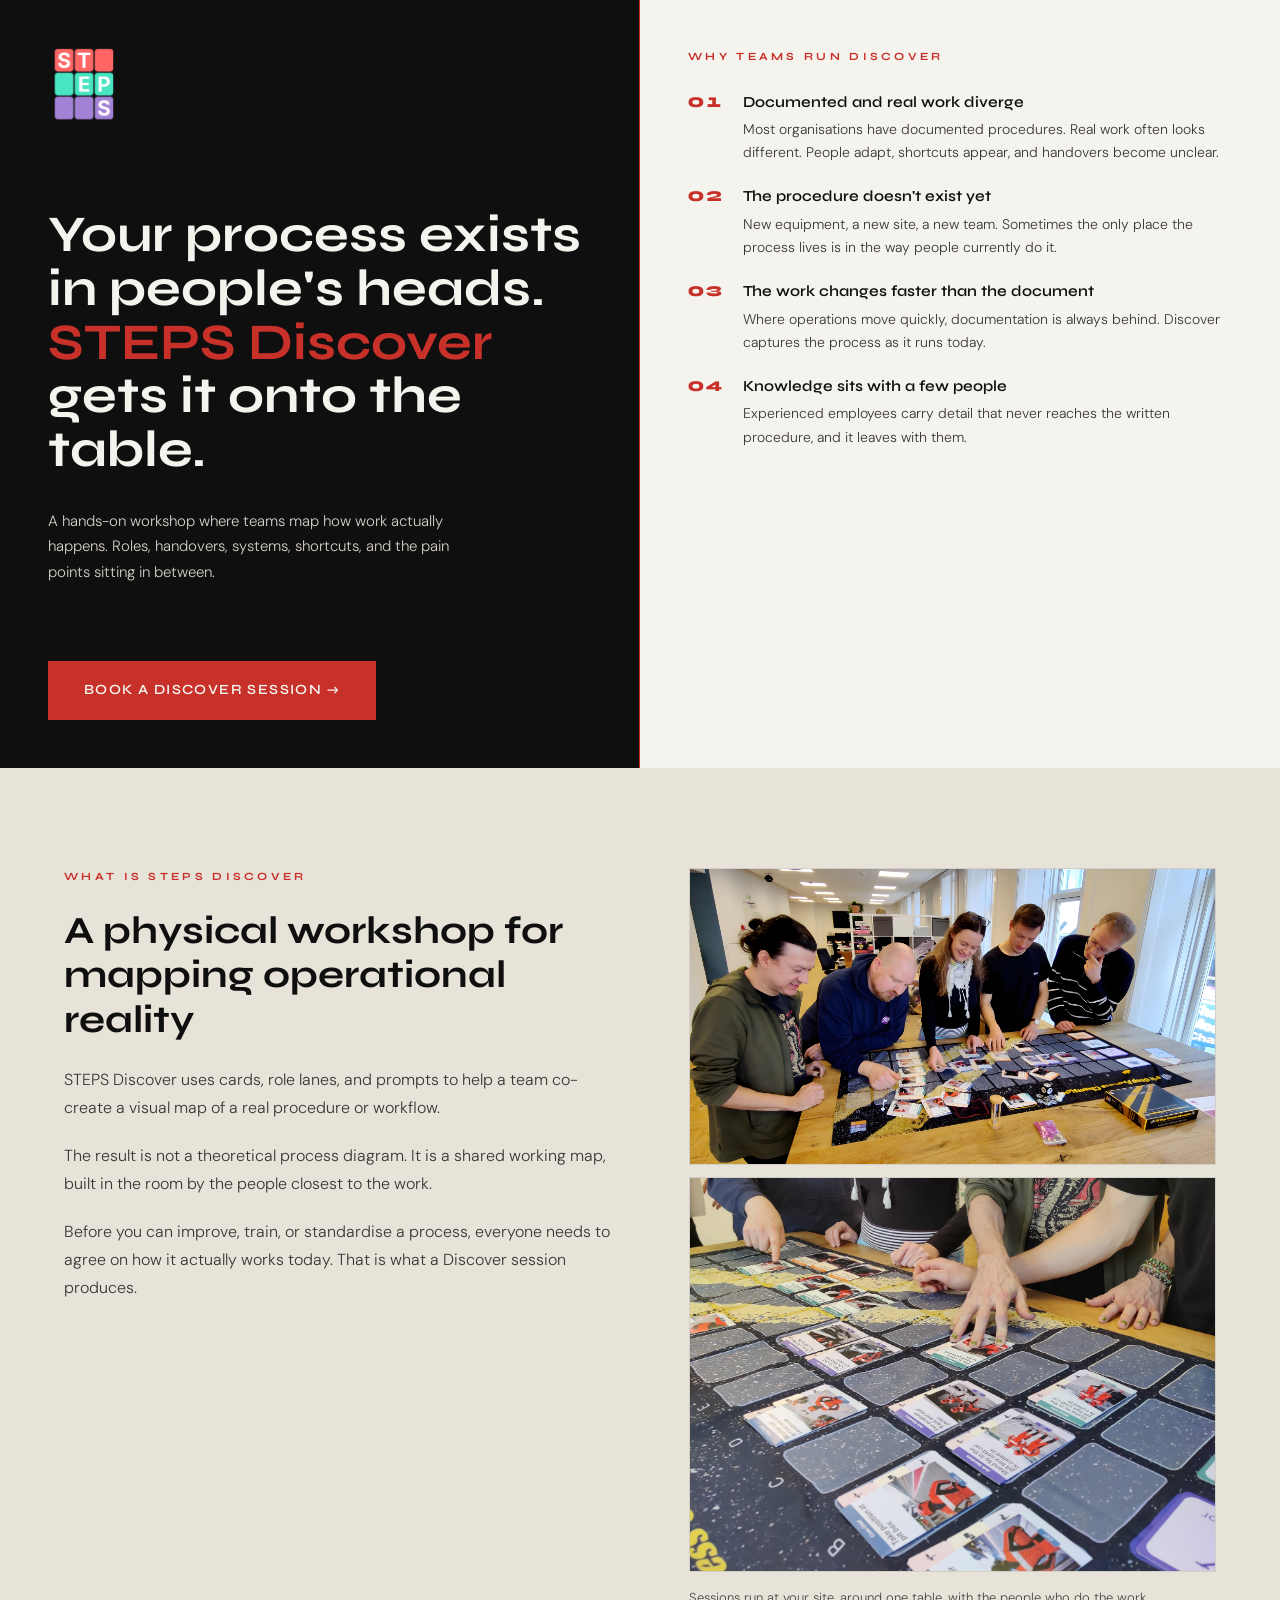
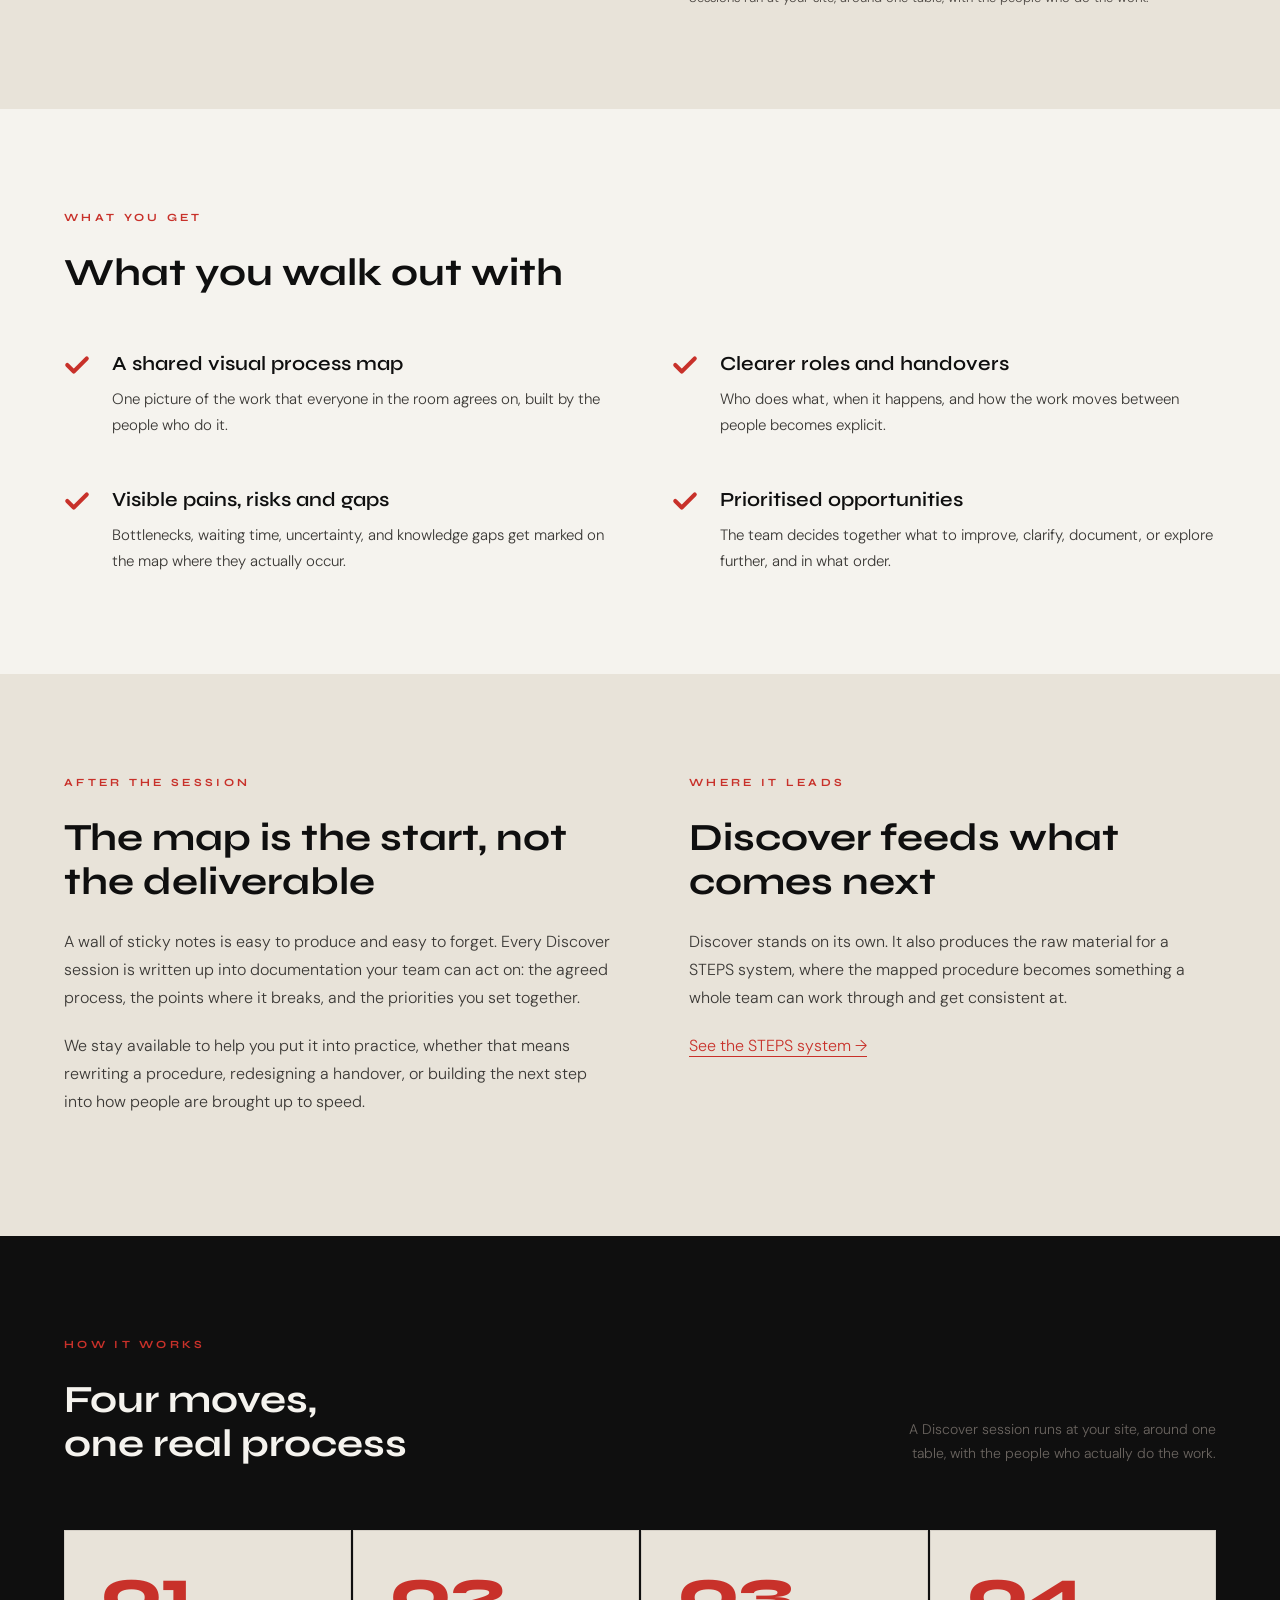
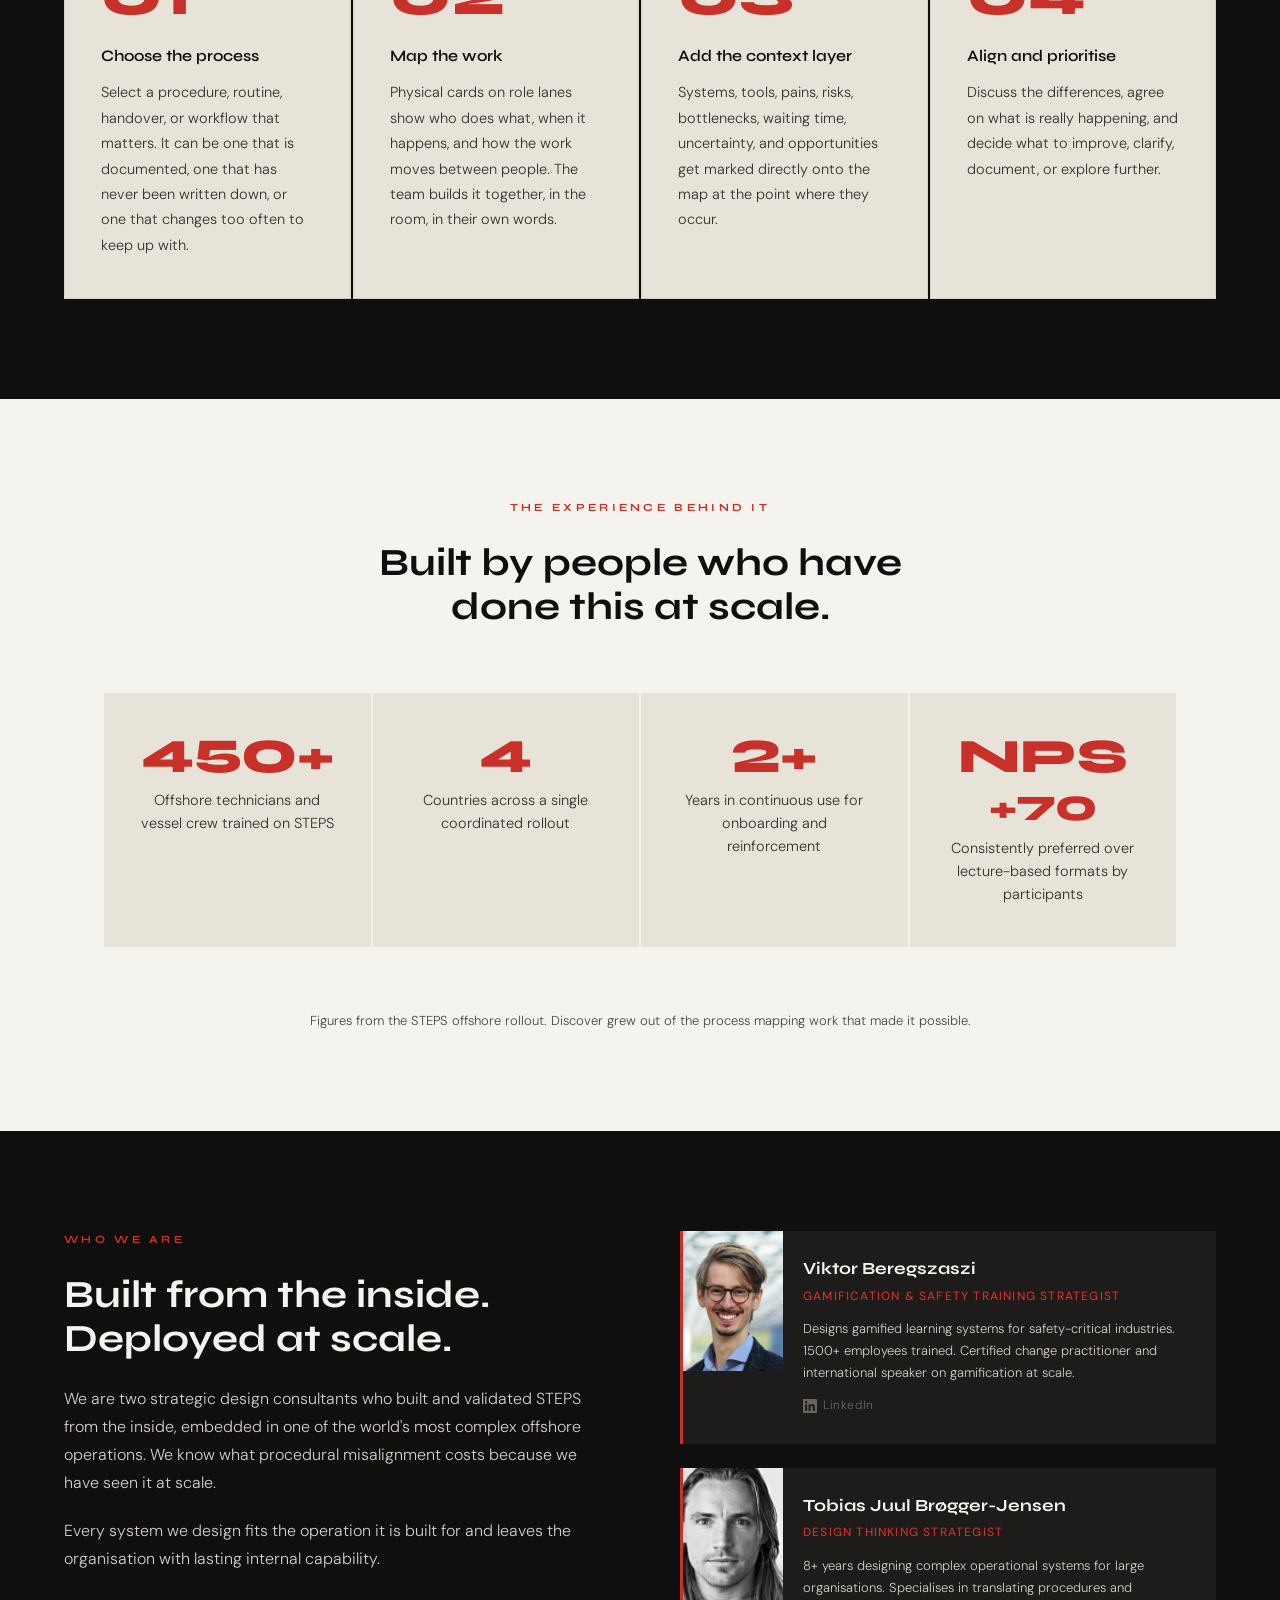
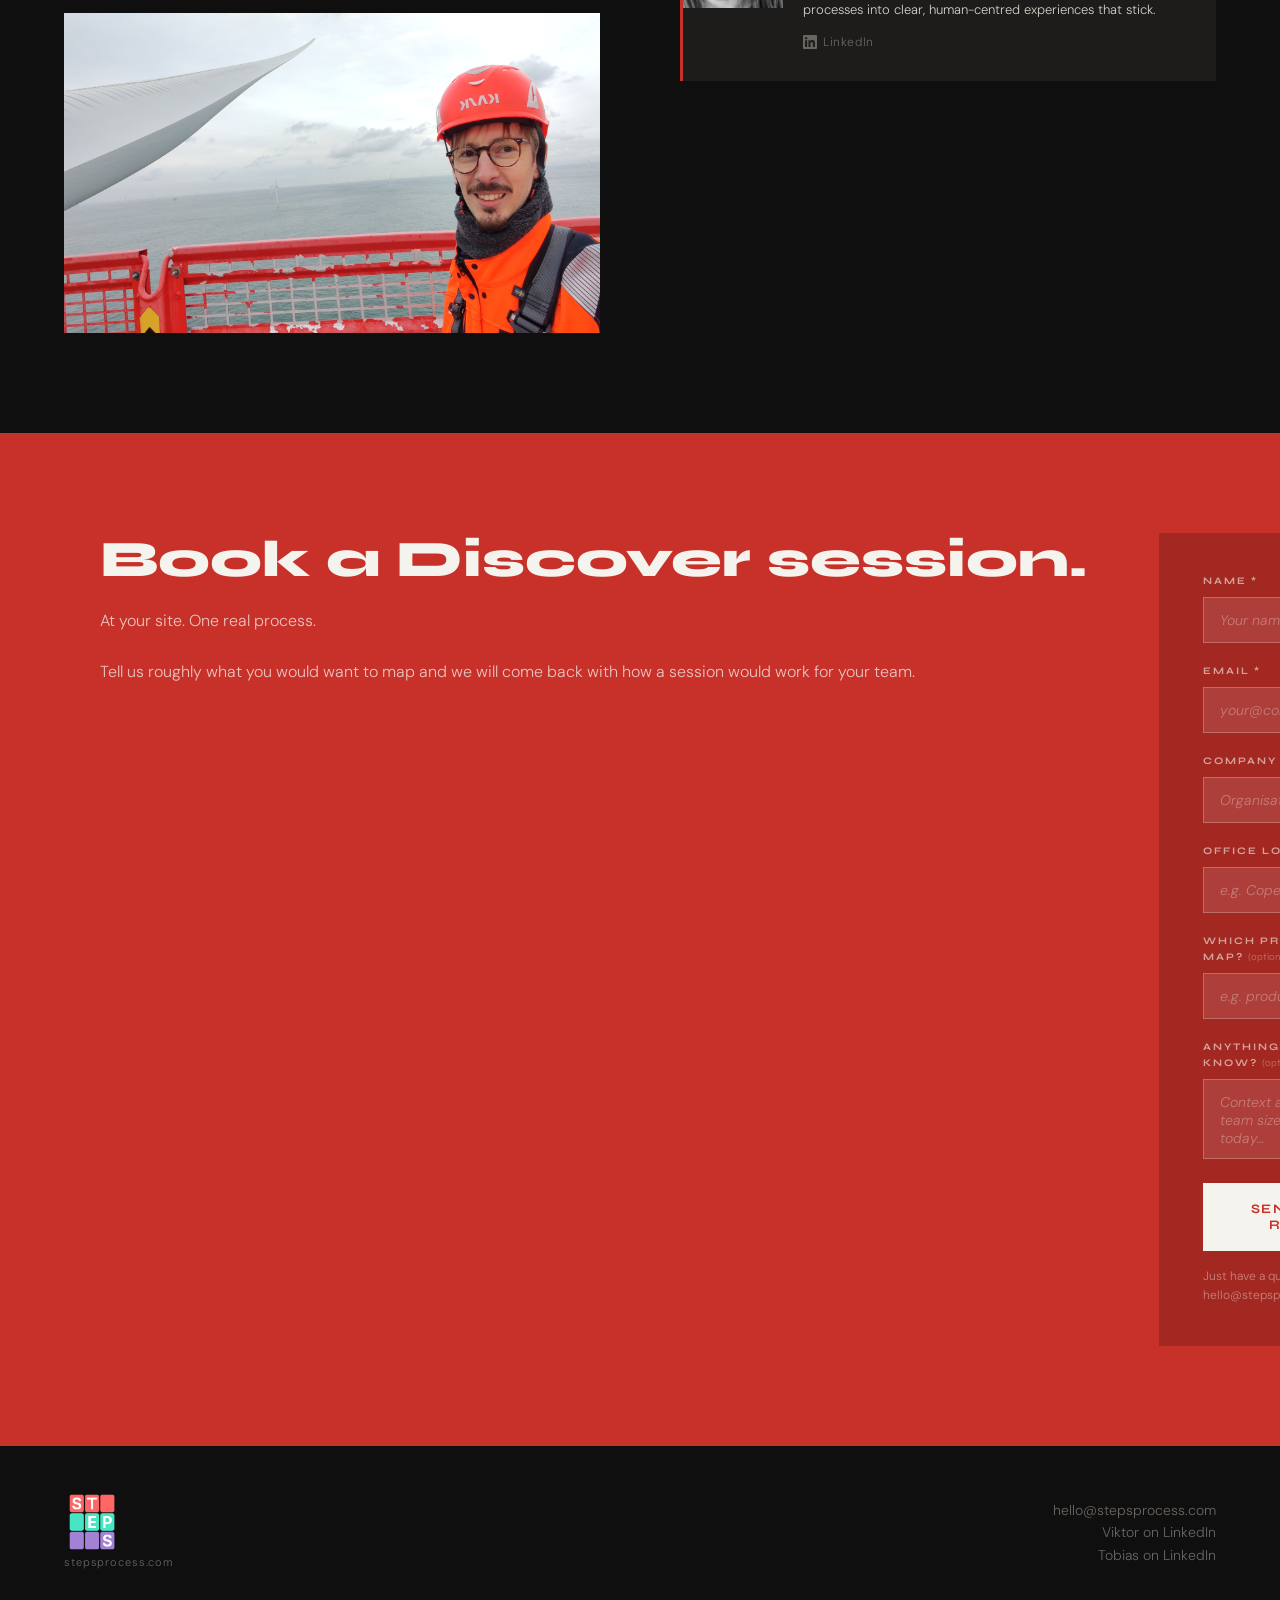
==== commit 3195727b: "Add files via upload" ====
--- a/discover/index.html
+++ b/discover/index.html
@@ -141,7 +141,8 @@
     padding: 72px 64px;
     display: flex;
     flex-direction: column;
-    justify-content: space-between;
+    justify-content: flex-start;
+    gap: 64px;
     position: relative;
   }
 
@@ -230,10 +231,12 @@
 
   .hero-right {
     background: var(--white);
-    padding: 72px 64px;
+    /* top padding = hero-left padding + logo height + gap, so the label
+       lines up with the top of the headline */
+    padding: 208px 64px 72px;
     display: flex;
     flex-direction: column;
-    justify-content: center;
+    justify-content: flex-start;
     position: relative;
   }
 
@@ -289,7 +292,10 @@
 
   /* ── WHAT IS STEPS ── */
   .what {
+    background: var(--sand);
     padding: 100px 64px;
+  }
+  .what-inner {
     max-width: 1200px;
     margin: 0 auto;
     display: grid;
@@ -474,7 +480,7 @@
   }
 
   /* ── OUTCOMES ── */
-  .outcomes { background: var(--sand); padding: 100px 64px; }
+  .outcomes { background: var(--white); padding: 100px 64px; }
   .outcomes-inner { max-width: 1200px; margin: 0 auto; }
   .outcomes-header { margin-bottom: 56px; }
   .outcomes-title {
@@ -652,12 +658,12 @@
   }
 
   .diagnostic-inner {
-    max-width: 1200px;
+    max-width: 1080px;
     margin: 0 auto;
     display: grid;
-    grid-template-columns: 1fr 1fr;
-    gap: 80px;
-    align-items: center;
+    grid-template-columns: 1fr minmax(320px, 420px);
+    gap: 72px;
+    align-items: start;
   }
 
   .diagnostic-title {
@@ -858,7 +864,7 @@
   }
 
   @media (max-width: 900px) {
-    .hero, .what, .team-inner, .diagnostic-inner { grid-template-columns: 1fr; }
+    .hero, .what-inner, .team-inner, .diagnostic-inner { grid-template-columns: 1fr; }
     .hero-left::after { display: none; }
     .hero-left, .hero-right, .what, .how, .results,
     .team, .diagnostic { padding: 64px 32px; }
@@ -884,7 +890,7 @@
 
   @media (max-width: 1300px) and (min-width: 901px) {
     .hero { min-height: auto; }
-    .hero-left { padding: 48px 48px; }
+    .hero-left { padding: 48px 48px; gap: 40px; }
     .hero-right { padding: 48px 48px; }
     .hero-headline { font-size: clamp(36px, 4vw, 56px); }
     .hero-sub { font-size: 15px; }
@@ -959,6 +965,7 @@
      WHAT IT IS
      ══════════════════════════════════════ -->
 <section class="what">
+  <div class="what-inner">
   <div>
     <p class="section-label">What is STEPS Discover</p>
     <h2 class="section-title">A physical workshop for mapping operational reality</h2>
@@ -980,6 +987,7 @@
     </div>
     <p class="mat-caption">Sessions run at your site, around one table, with the people who do the work.</p>
   </div>
+  </div>
 </section>
 
 <!-- ══════════════════════════════════════
@@ -1027,7 +1035,8 @@
 <!-- ══════════════════════════════════════
      AFTER THE SESSION
      ══════════════════════════════════════ -->
-<section class="what" style="padding-top:0;">
+<section class="what">
+  <div class="what-inner">
   <div>
     <p class="section-label">After the Session</p>
     <h2 class="section-title">The map is the start, not the deliverable</h2>
@@ -1047,6 +1056,7 @@
     <p class="section-body">
       <a href="../" style="color:var(--red); text-decoration:none; border-bottom:1px solid var(--red);">See the STEPS system →</a>
     </p>
+  </div>
   </div>
 </section>
 
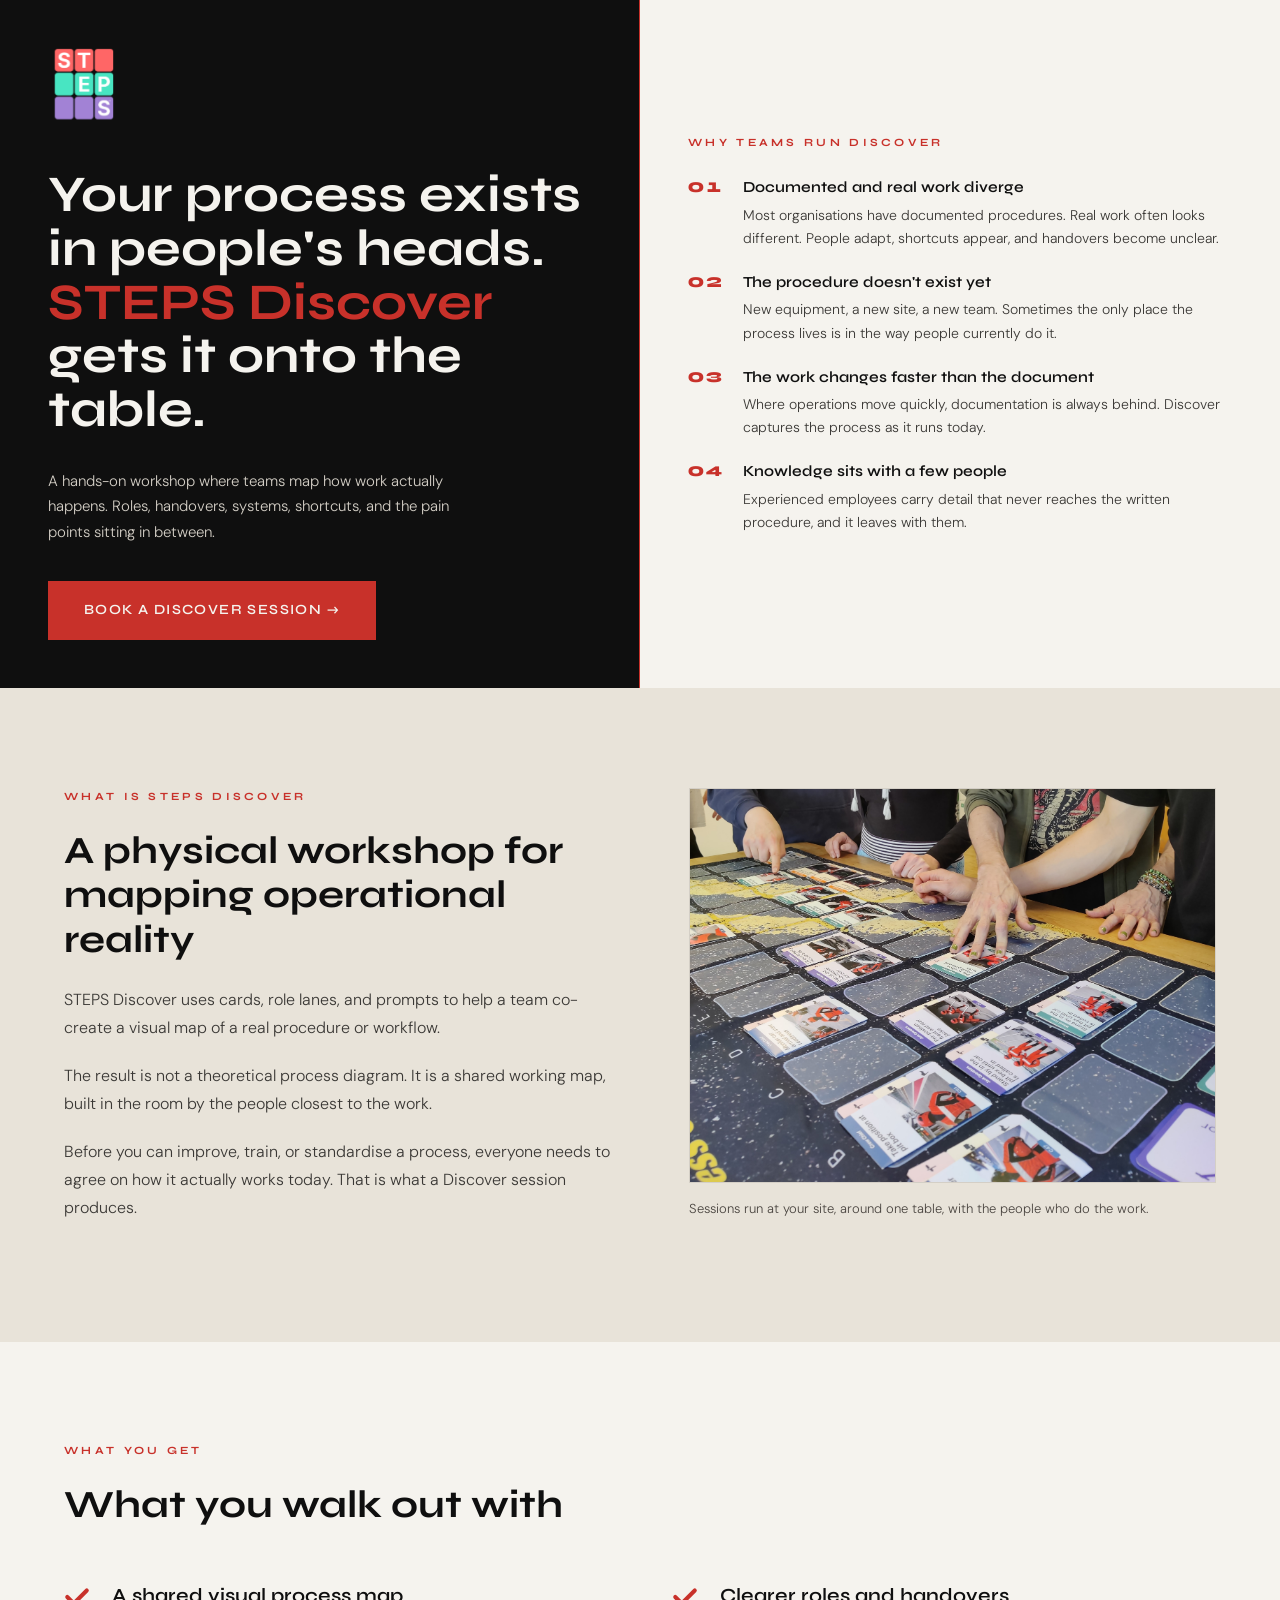
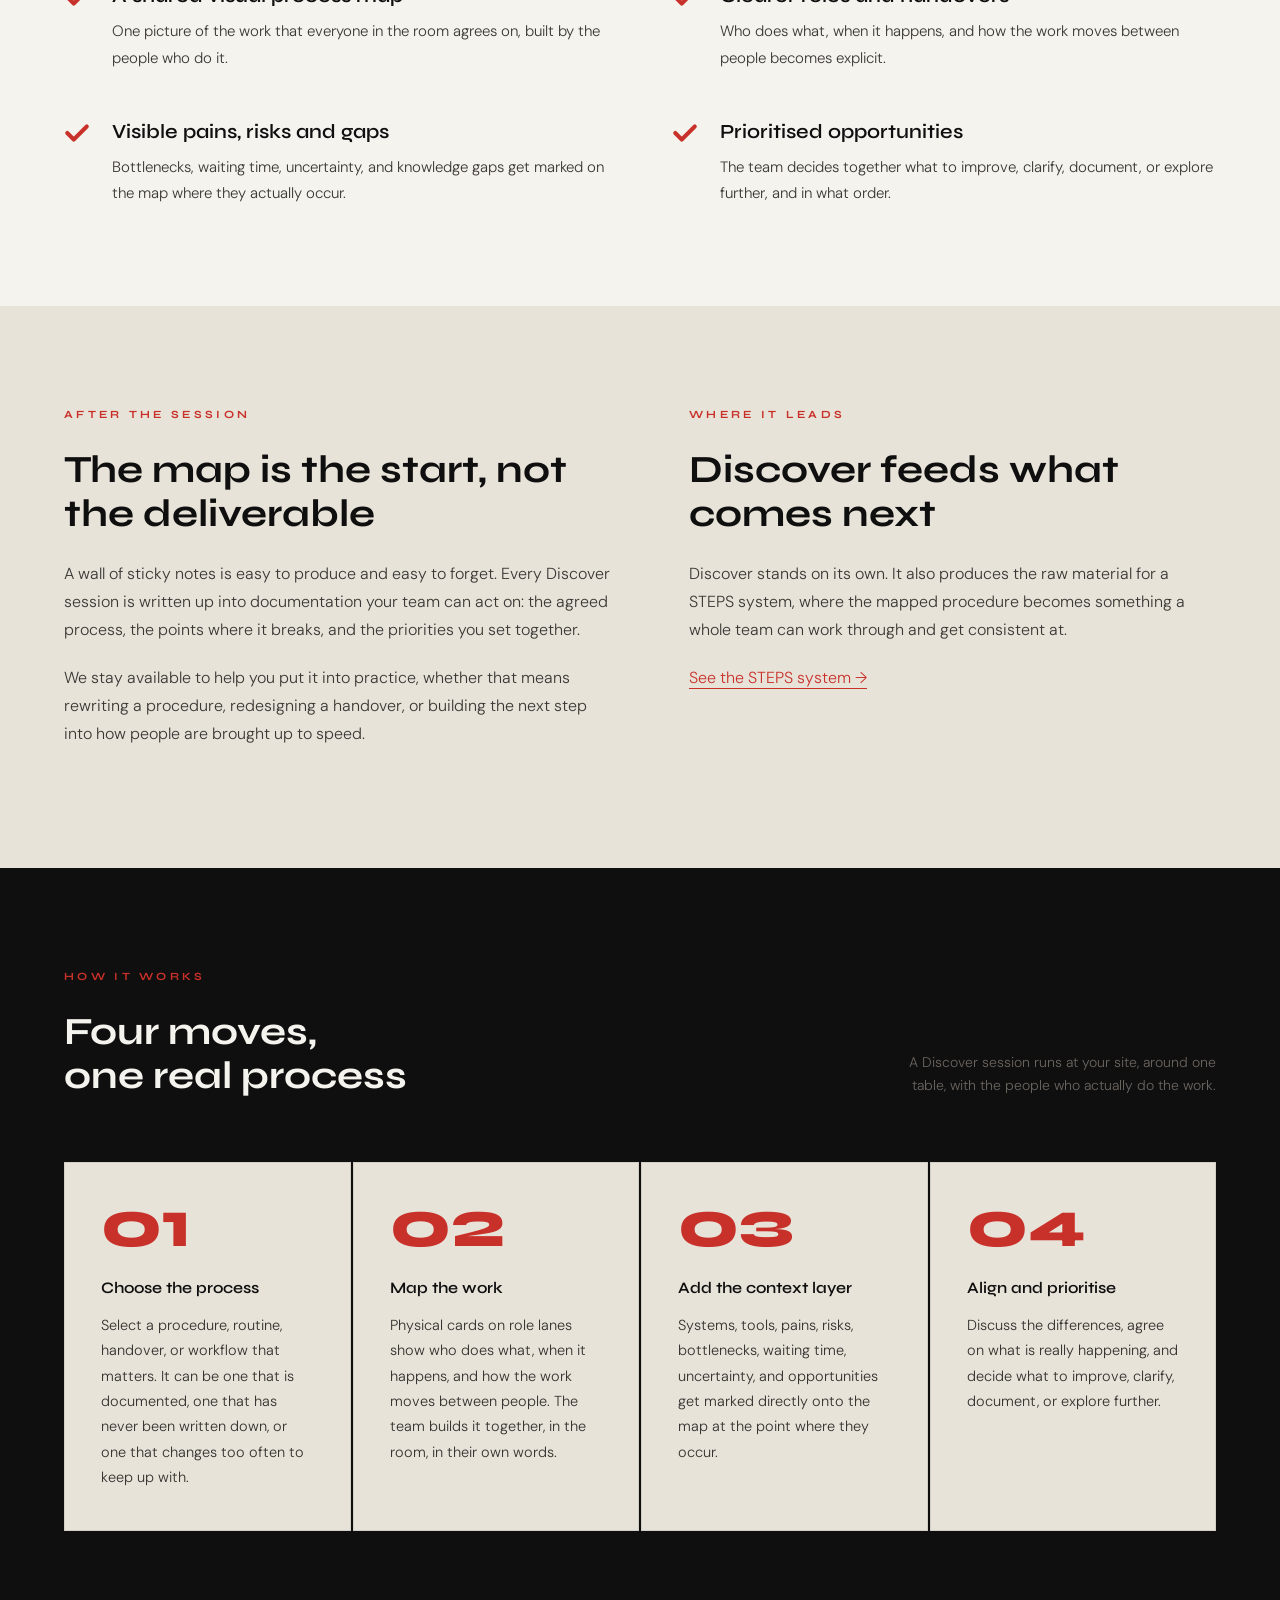
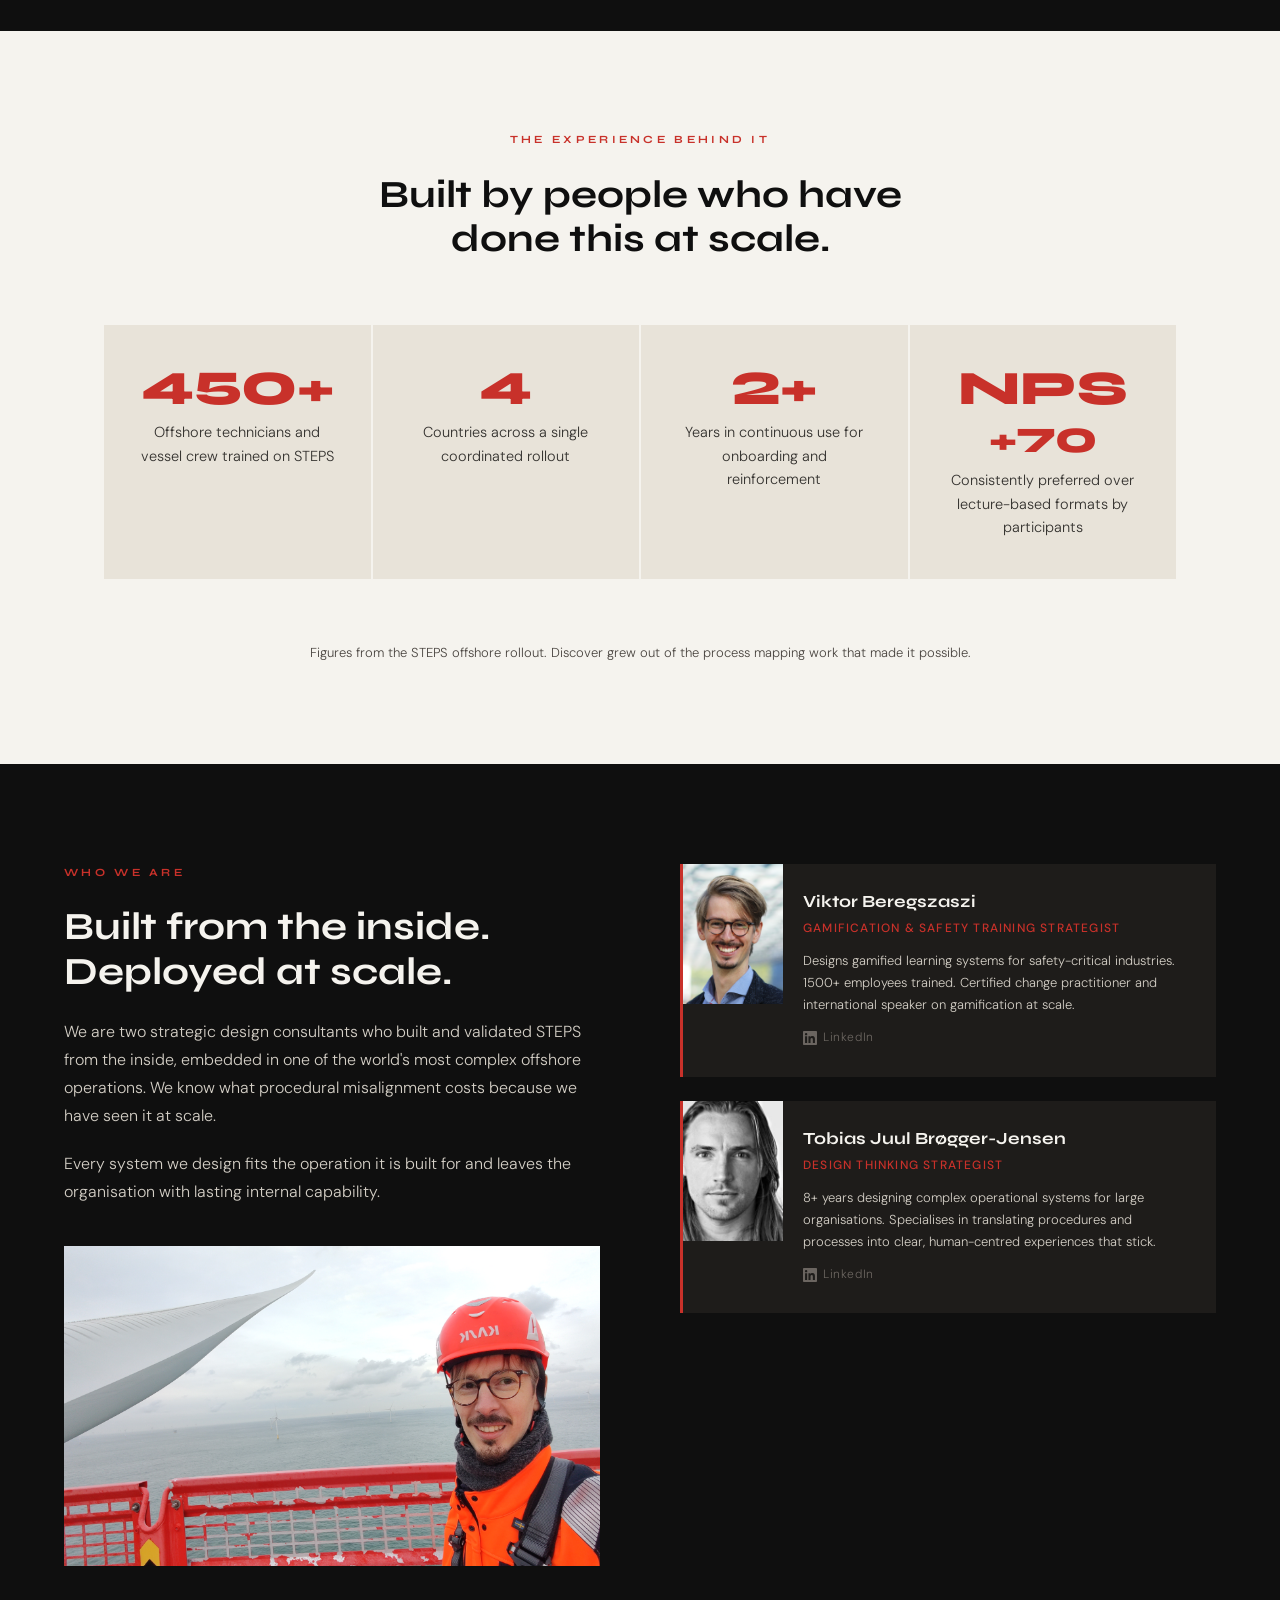
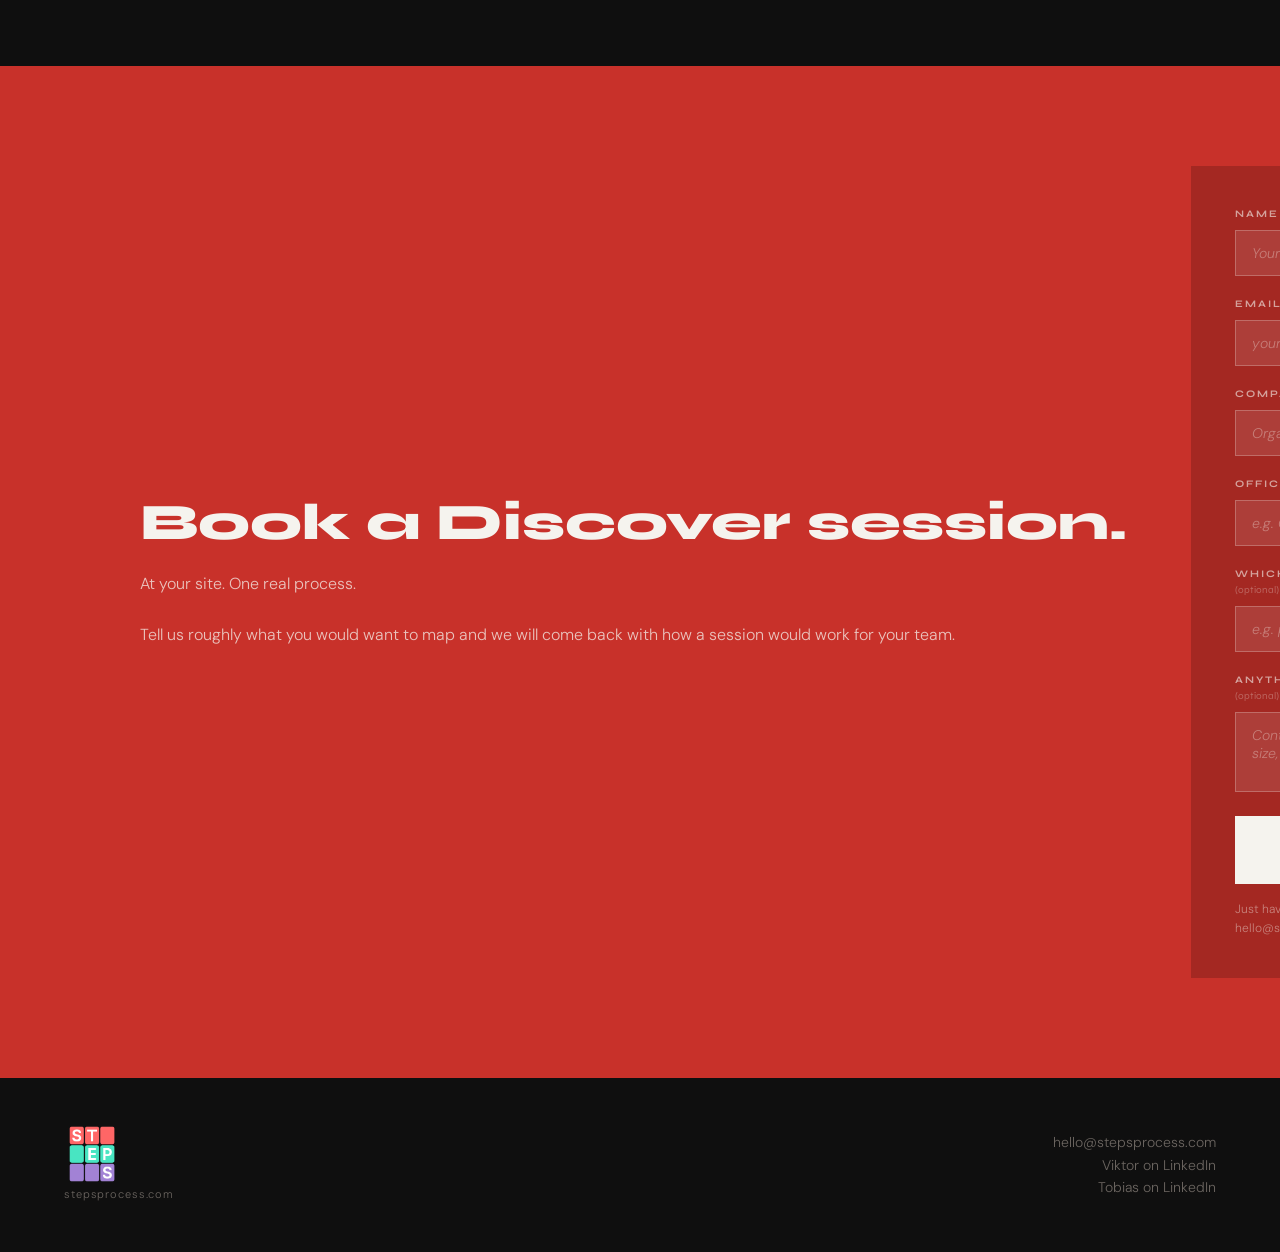
==== commit 33d792ad: "Add files via upload" ====
--- a/discover/index.html
+++ b/discover/index.html
@@ -141,8 +141,7 @@
     padding: 72px 64px;
     display: flex;
     flex-direction: column;
-    justify-content: flex-start;
-    gap: 64px;
+    justify-content: space-between;
     position: relative;
   }
 
@@ -231,12 +230,10 @@
 
   .hero-right {
     background: var(--white);
-    /* top padding = hero-left padding + logo height + gap, so the label
-       lines up with the top of the headline */
-    padding: 208px 64px 72px;
+    padding: 72px 64px;
     display: flex;
     flex-direction: column;
-    justify-content: flex-start;
+    justify-content: center;
     position: relative;
   }
 
@@ -658,12 +655,12 @@
   }
 
   .diagnostic-inner {
-    max-width: 1080px;
+    max-width: 1000px;
     margin: 0 auto;
     display: grid;
-    grid-template-columns: 1fr minmax(320px, 420px);
-    gap: 72px;
-    align-items: start;
+    grid-template-columns: 1fr 380px;
+    gap: 64px;
+    align-items: center;
   }
 
   .diagnostic-title {
@@ -890,7 +887,7 @@
 
   @media (max-width: 1300px) and (min-width: 901px) {
     .hero { min-height: auto; }
-    .hero-left { padding: 48px 48px; gap: 40px; }
+    .hero-left { padding: 48px 48px; }
     .hero-right { padding: 48px 48px; }
     .hero-headline { font-size: clamp(36px, 4vw, 56px); }
     .hero-sub { font-size: 15px; }
@@ -982,7 +979,6 @@
 
   <div>
     <div class="mat-grid">
-      <a href="../images/session-group.jpg" target="_blank"><img src="../images/session-group.jpg" alt="Team mapping a process together"></a>
       <a href="../images/session-hands.jpg" target="_blank"><img src="../images/session-hands.jpg" alt="Hands on the map"></a>
     </div>
     <p class="mat-caption">Sessions run at your site, around one table, with the people who do the work.</p>
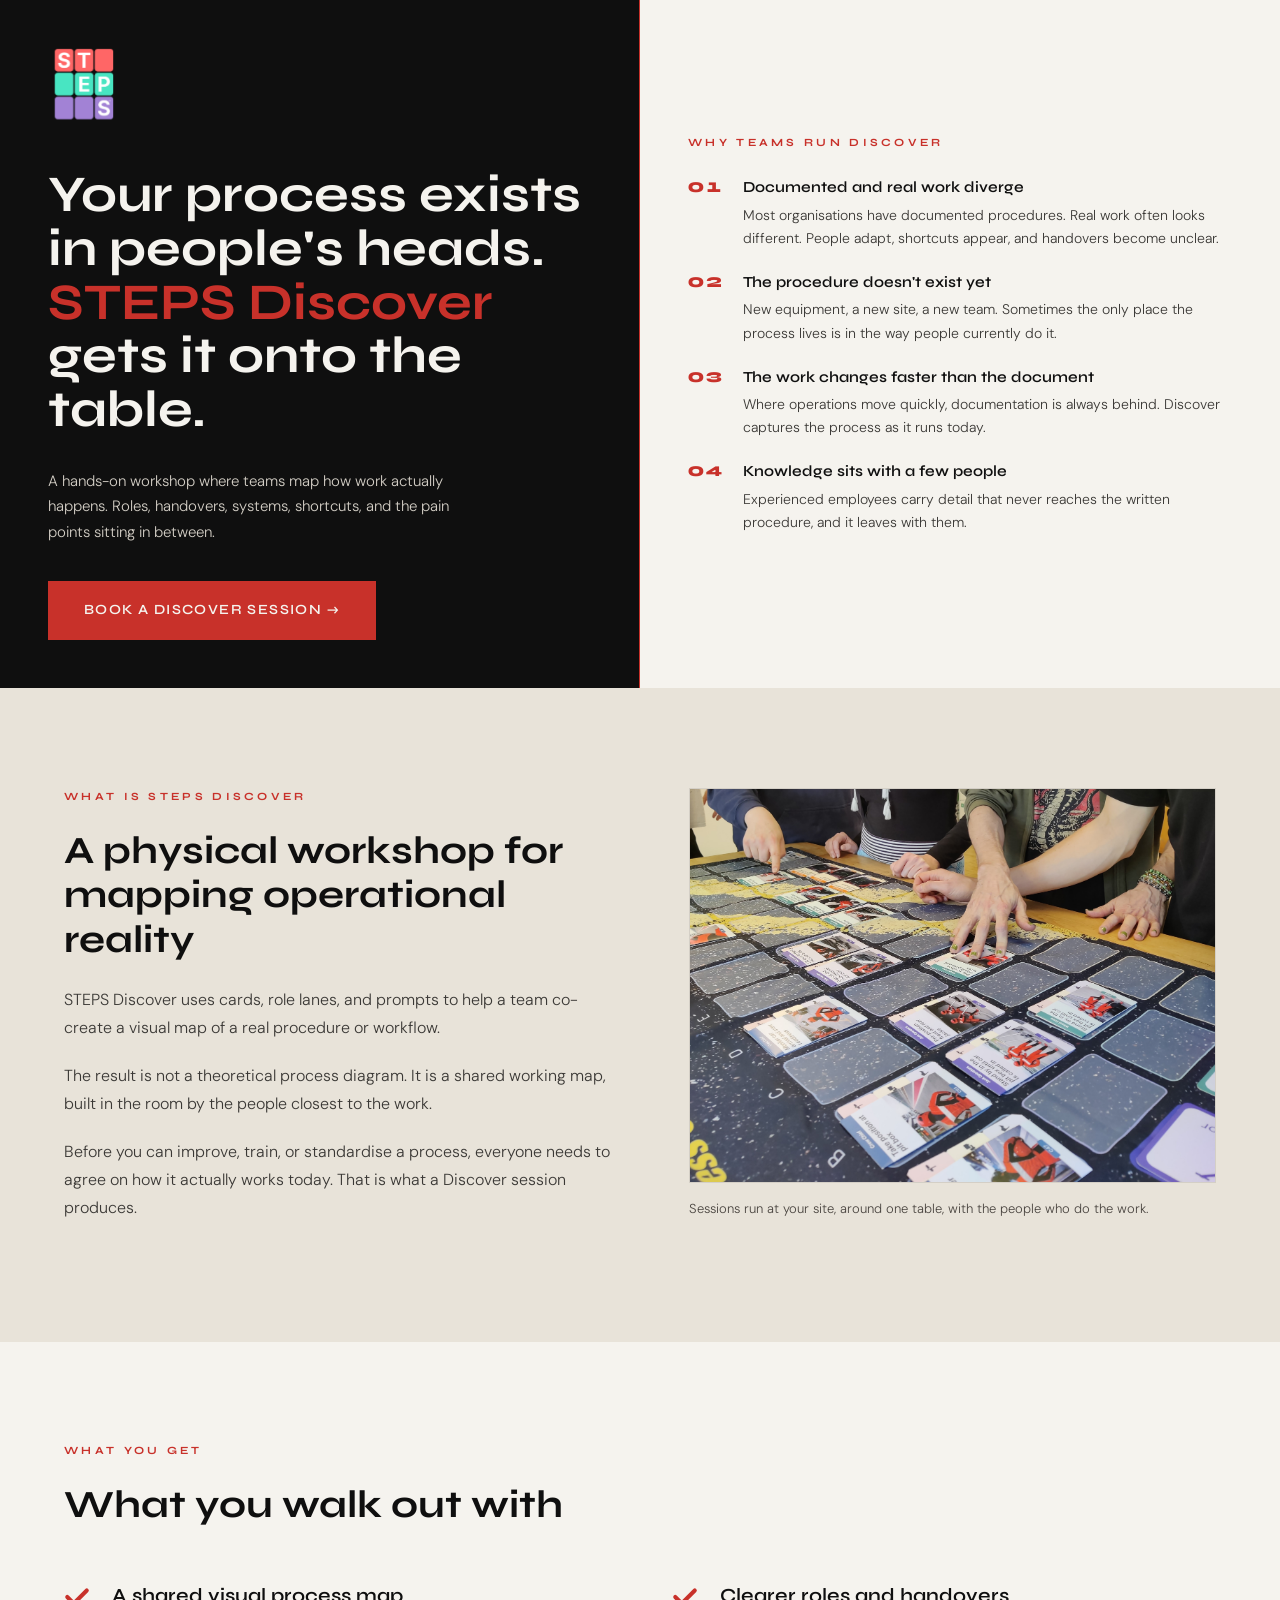
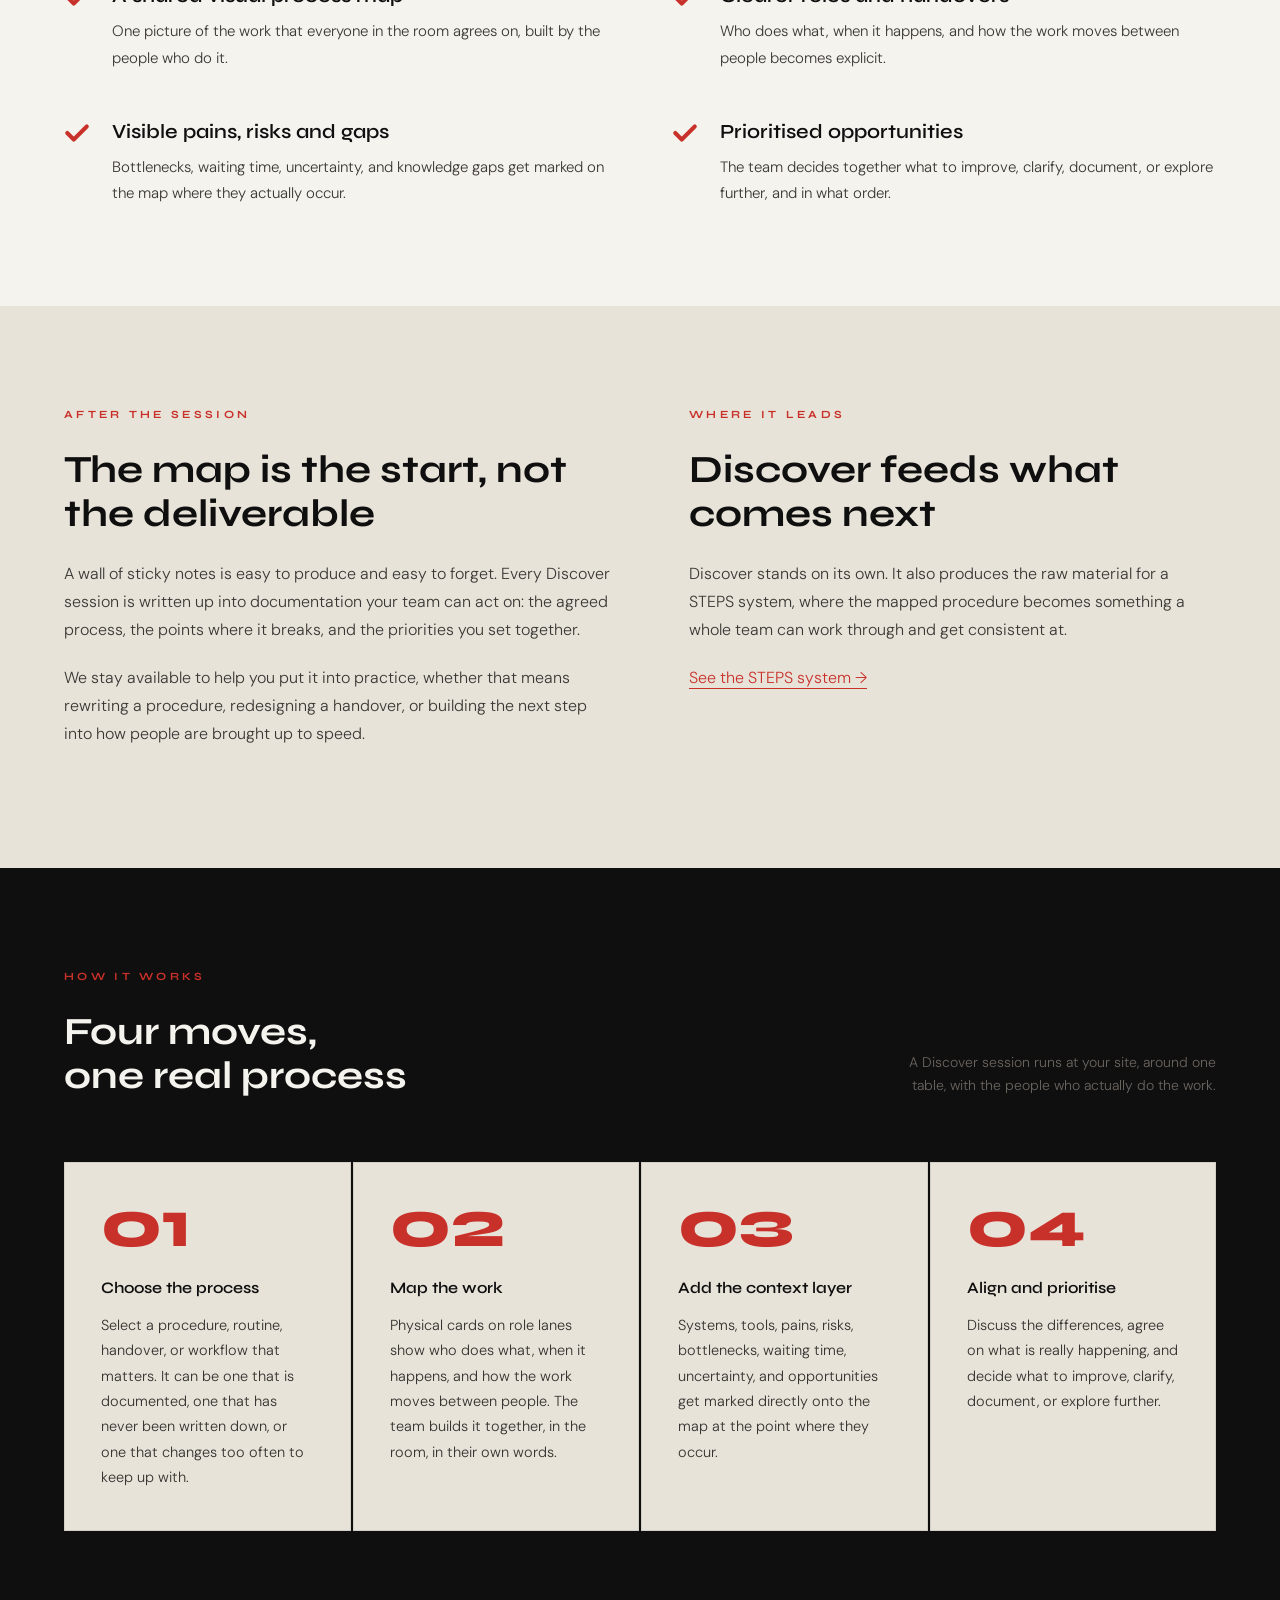
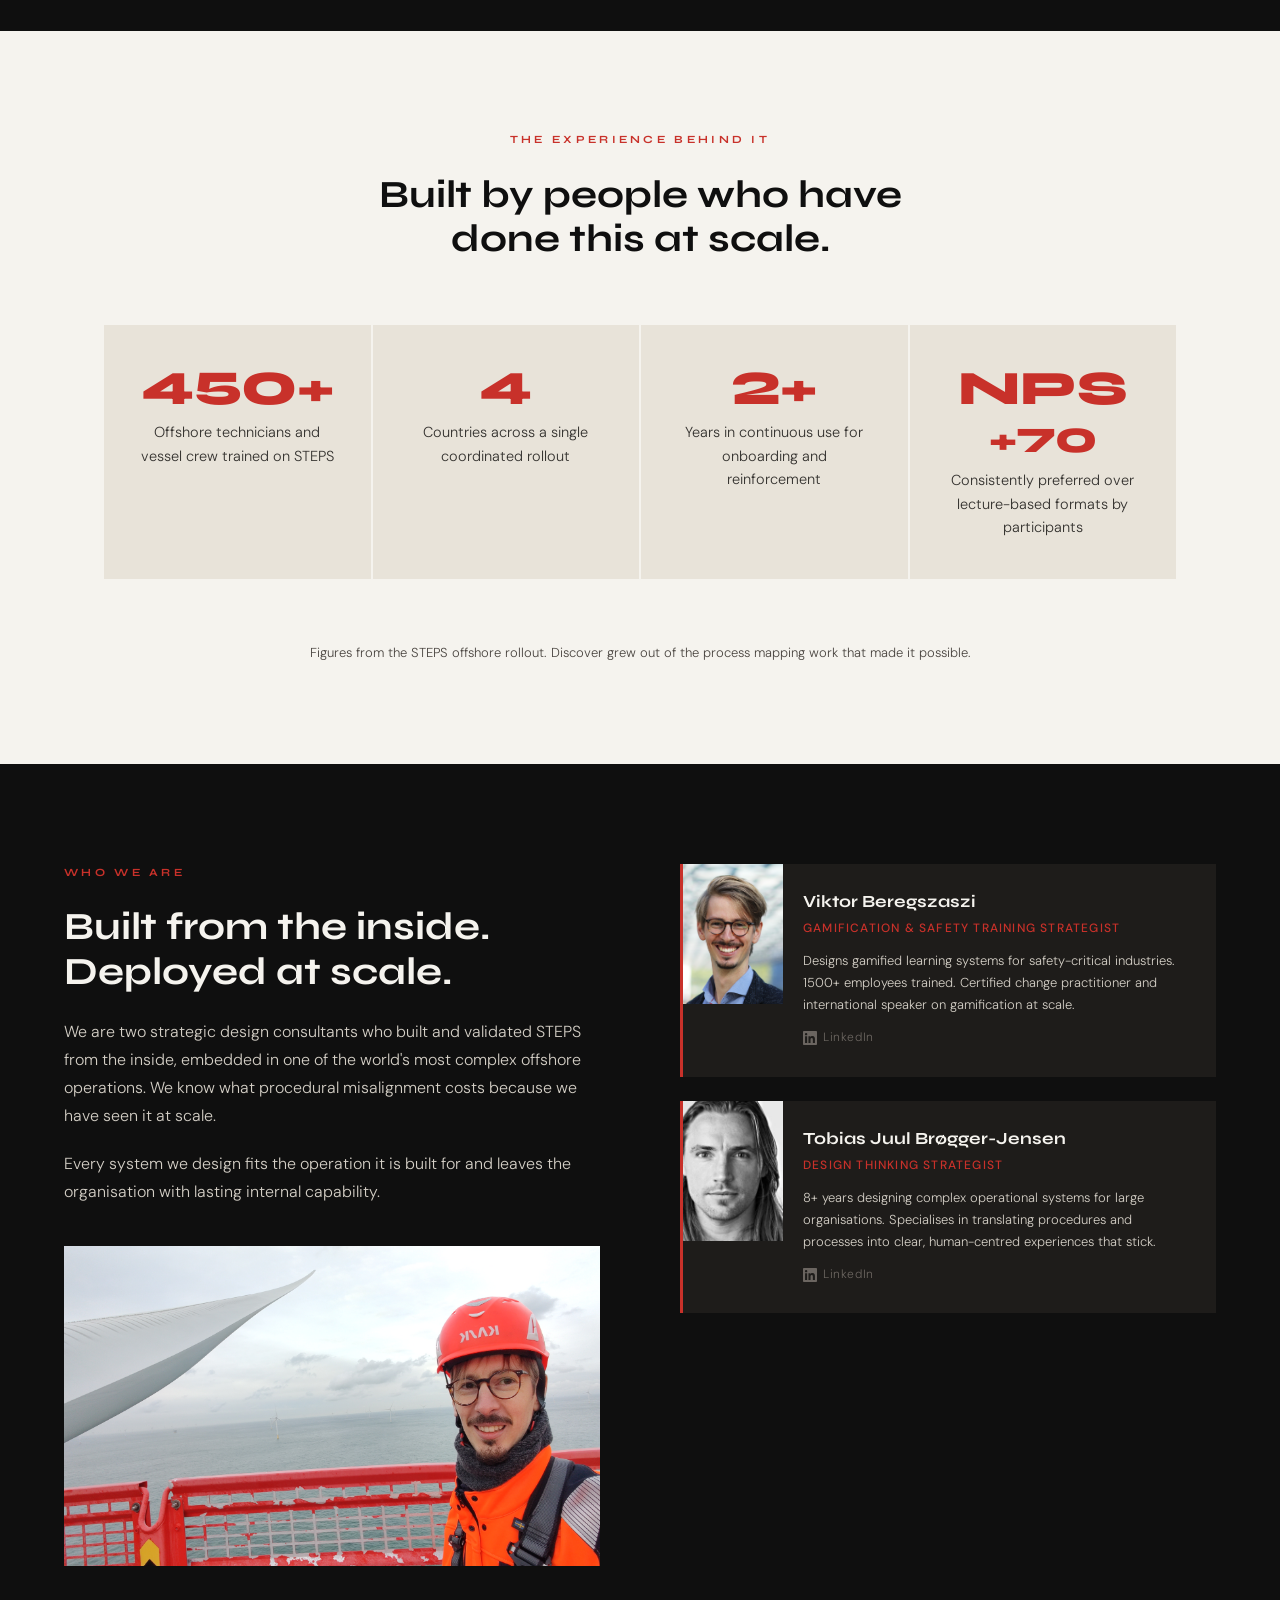
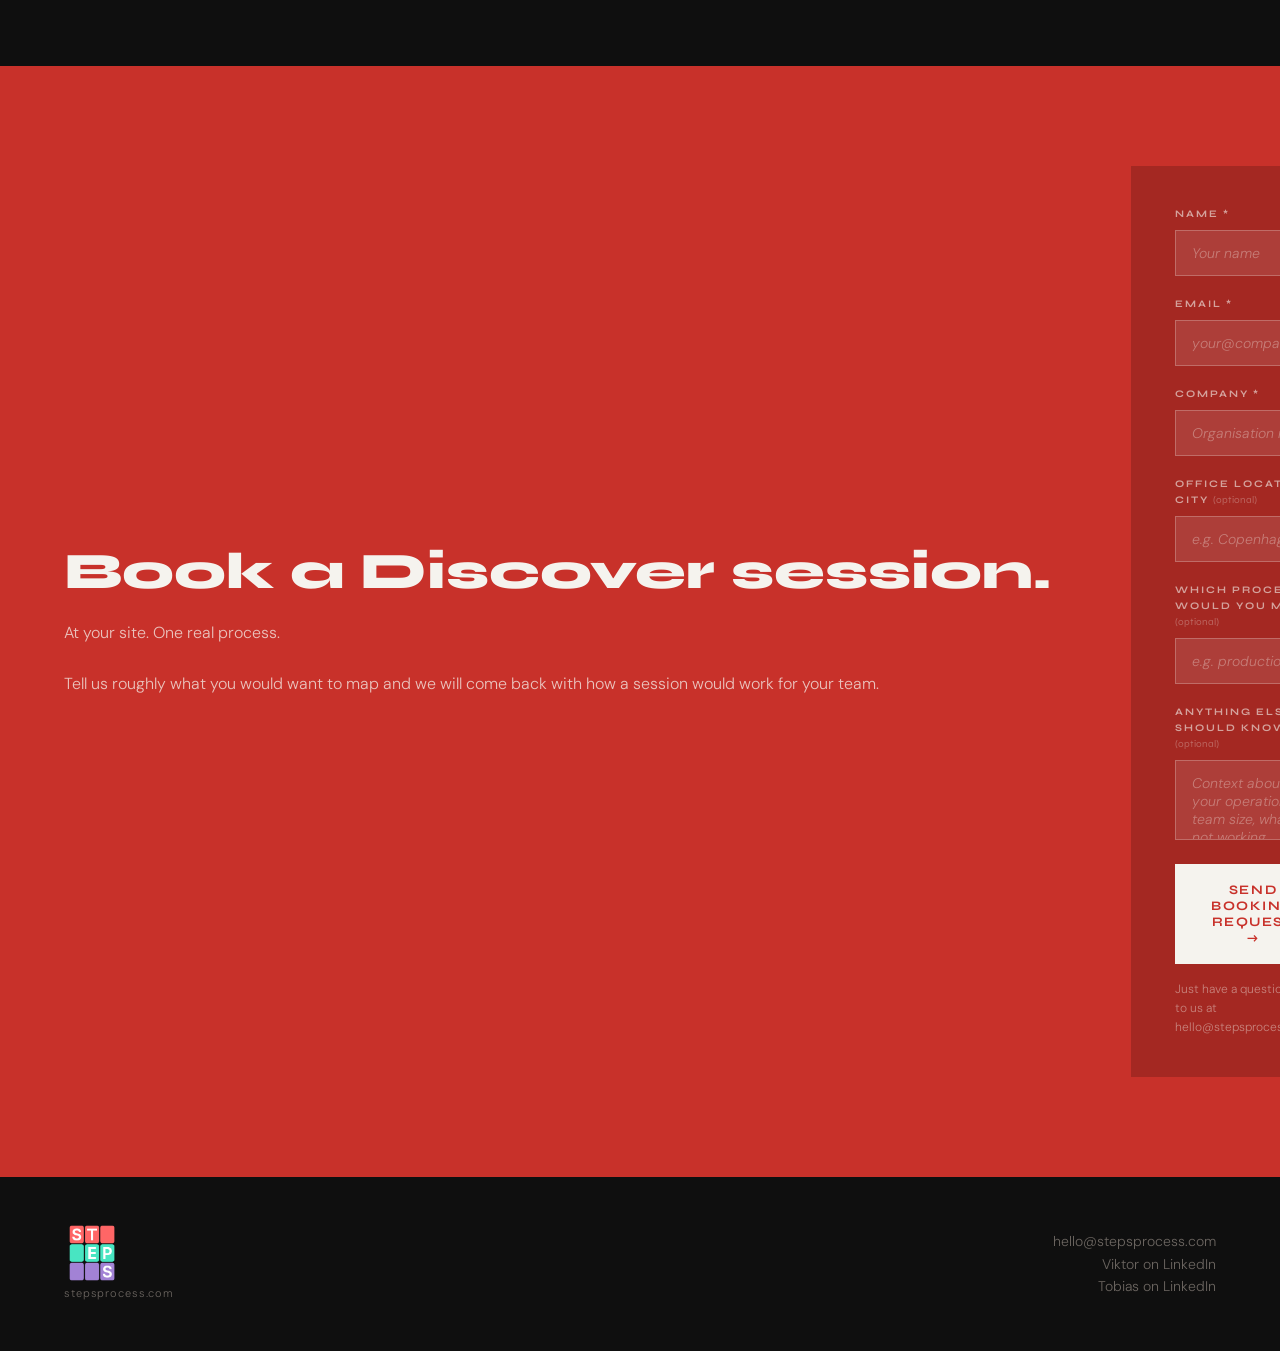
==== commit 5d4d59a9: "Add files via upload" ====
--- a/discover/index.html
+++ b/discover/index.html
@@ -655,11 +655,11 @@
   }
 
   .diagnostic-inner {
-    max-width: 1000px;
+    max-width: 1200px;
     margin: 0 auto;
     display: grid;
-    grid-template-columns: 1fr 380px;
-    gap: 64px;
+    grid-template-columns: 1fr 1fr;
+    gap: 80px;
     align-items: center;
   }
 
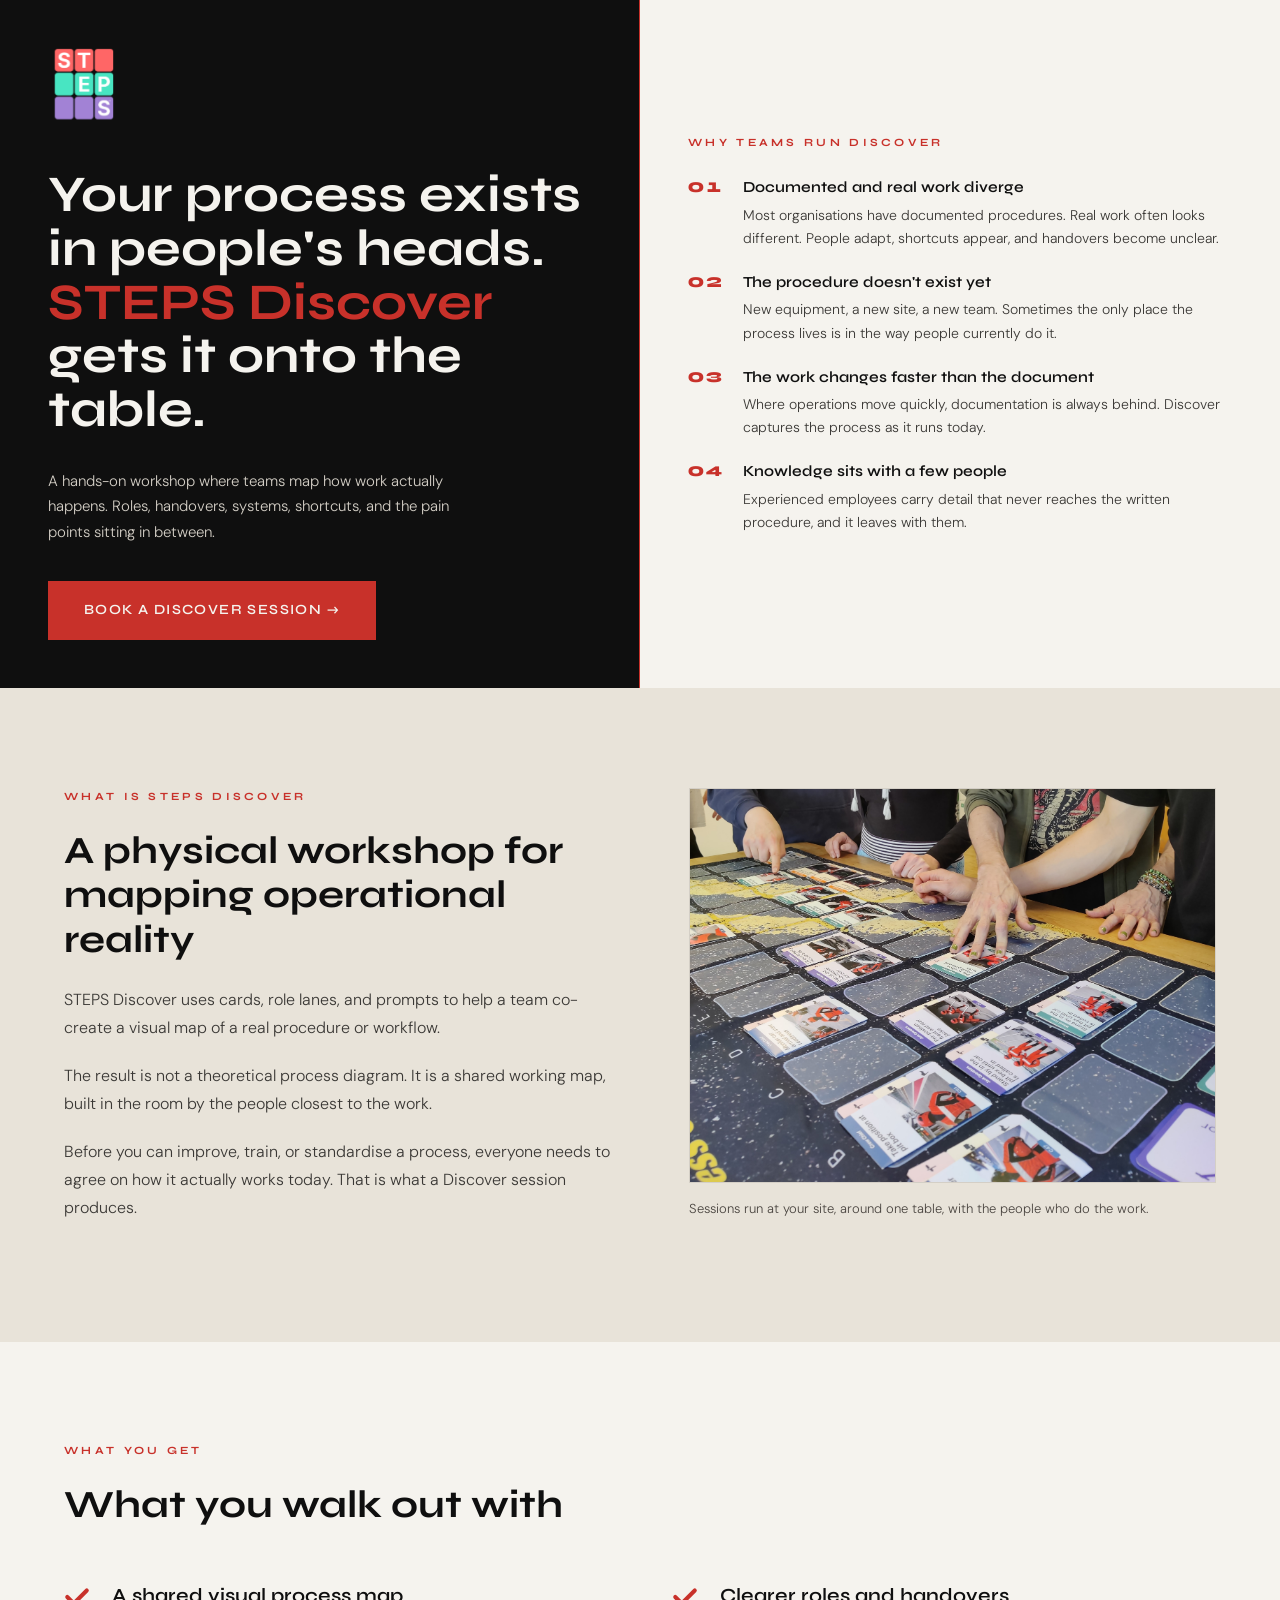
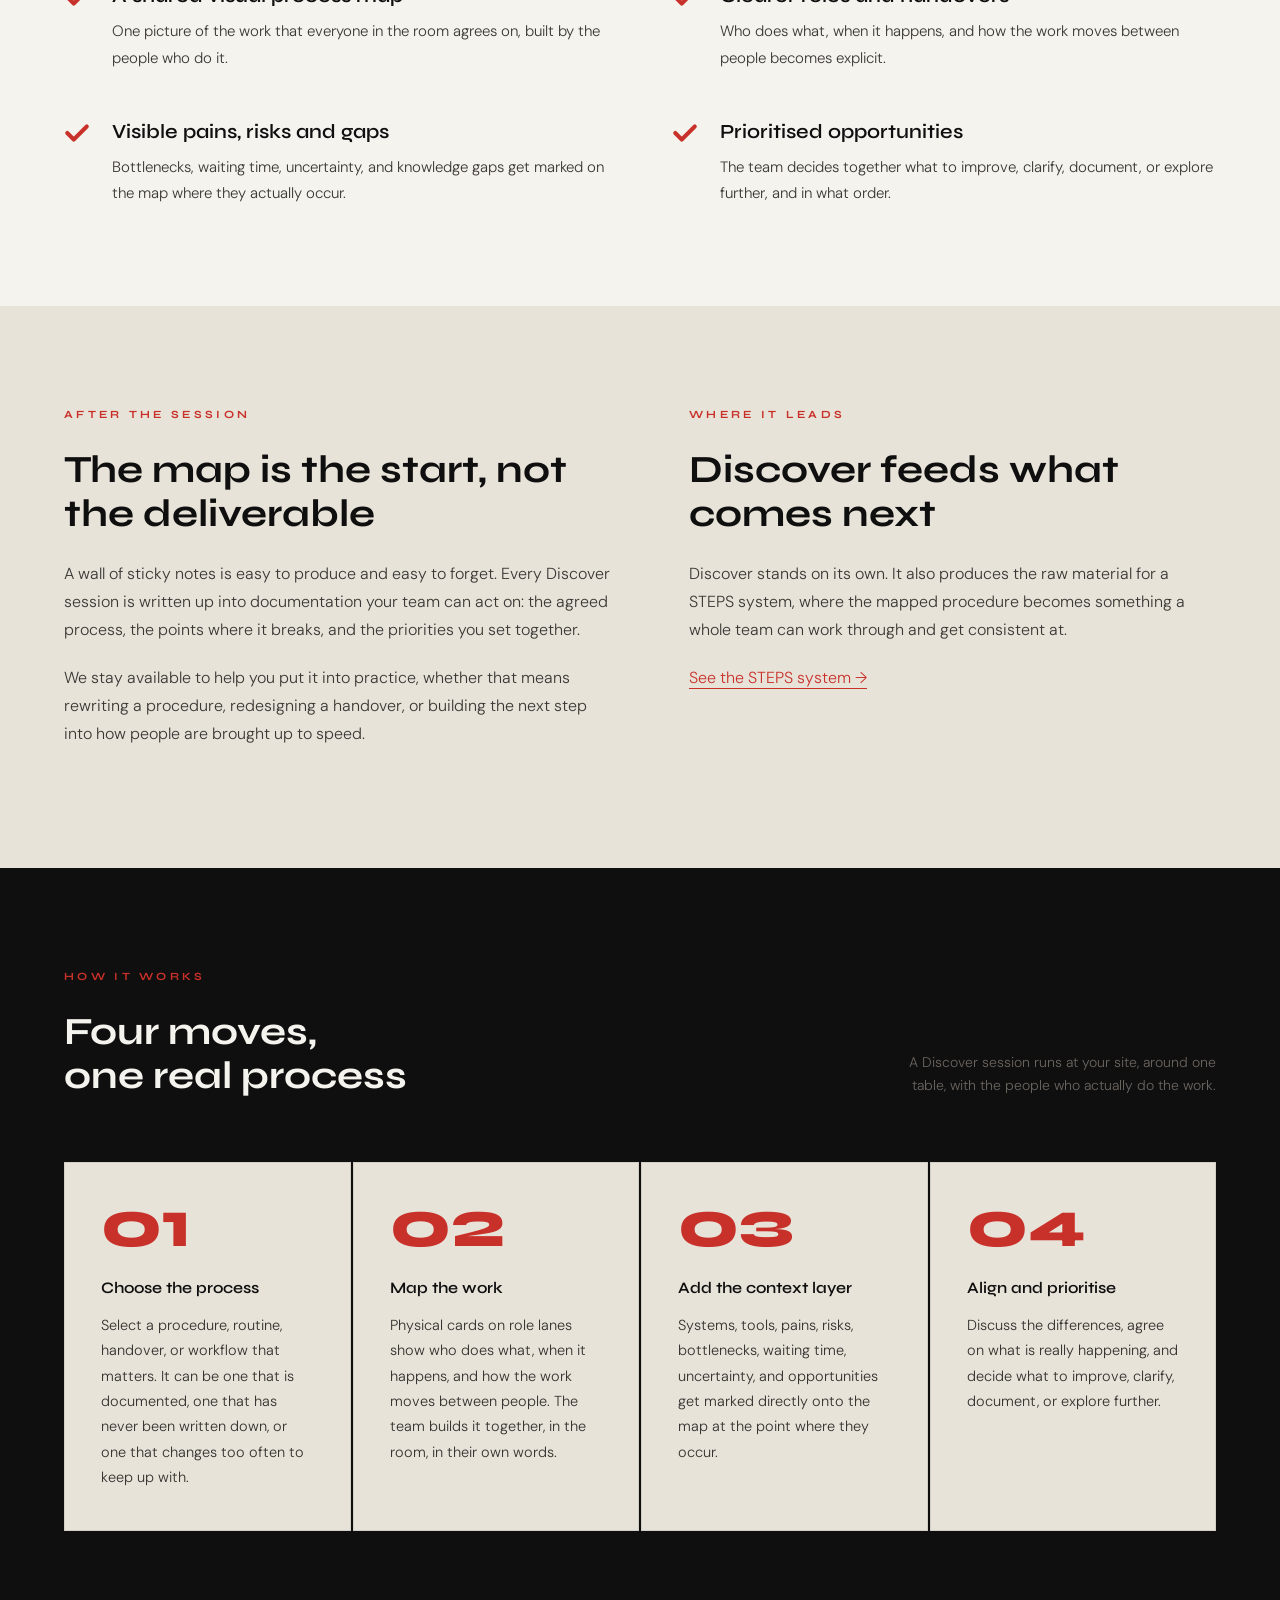
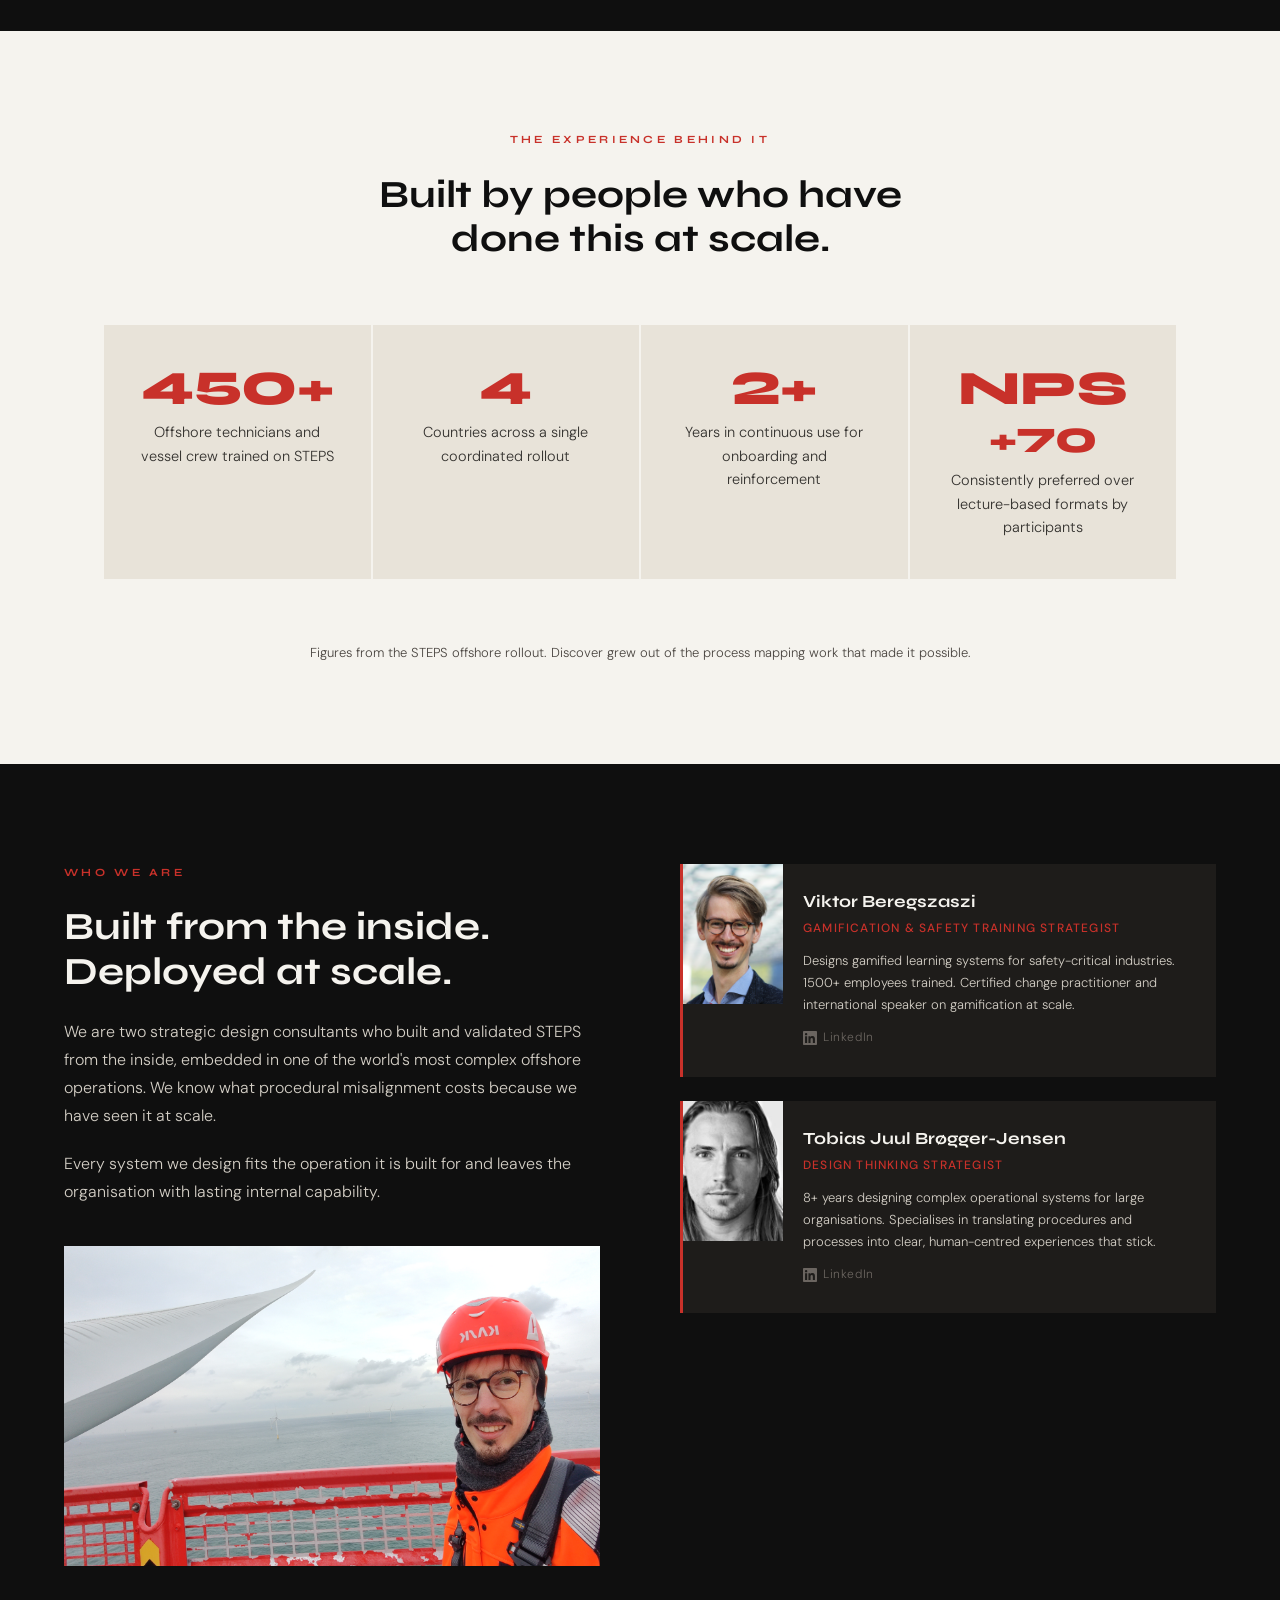
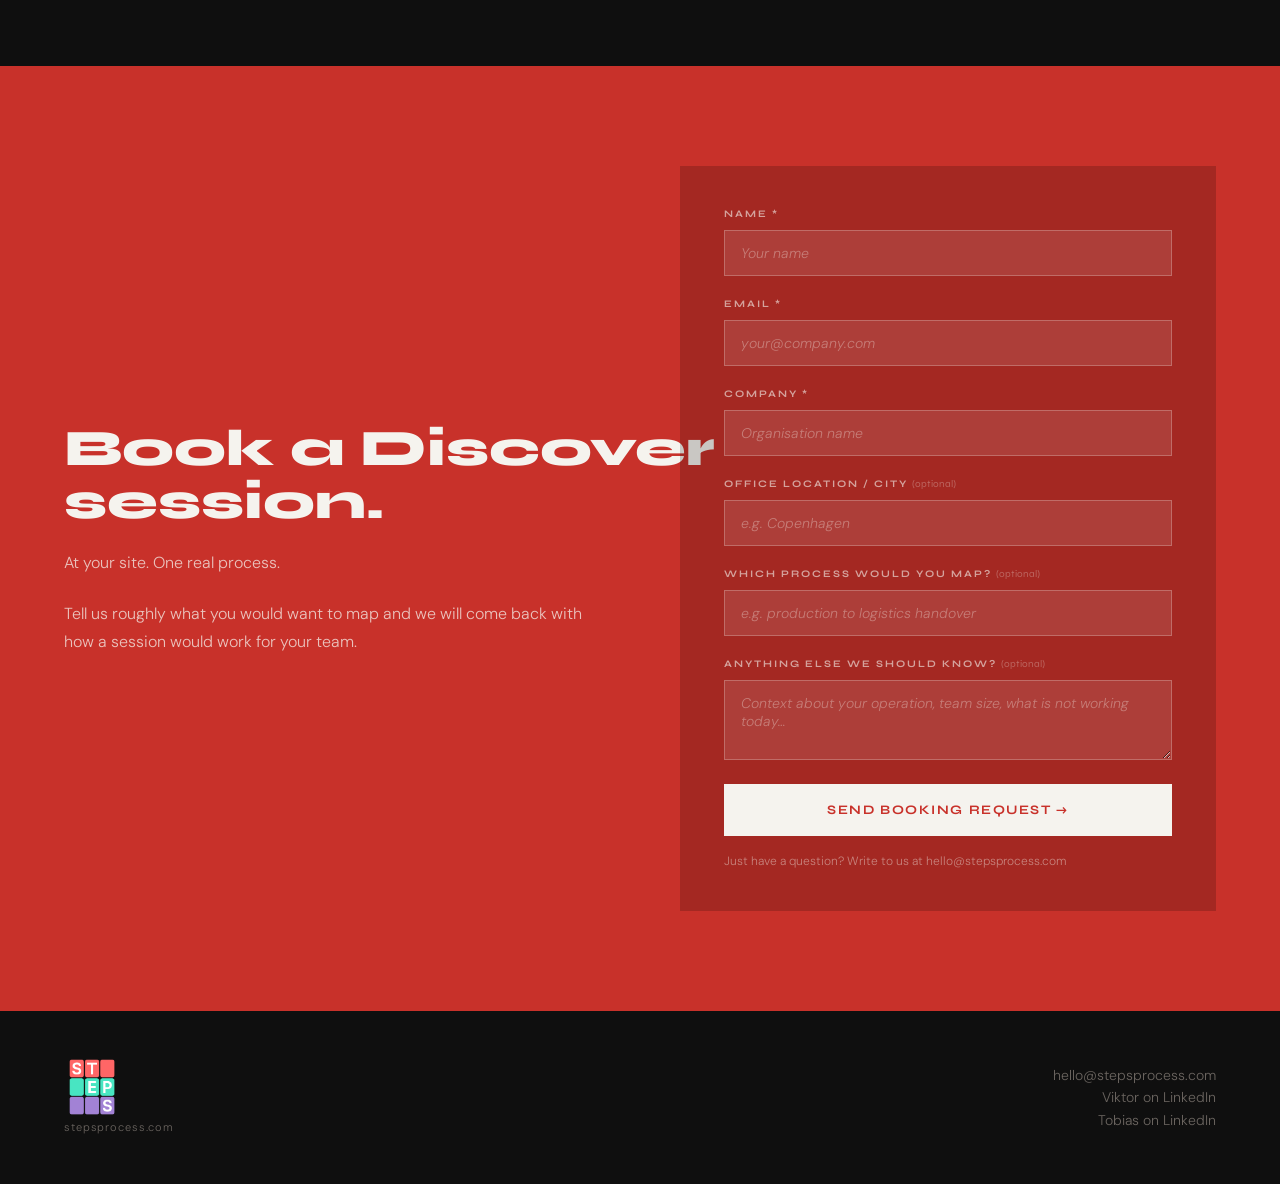
==== commit 16a5dddf: "Add files via upload" ====
--- a/discover/index.html
+++ b/discover/index.html
@@ -662,6 +662,8 @@
     gap: 80px;
     align-items: center;
   }
+  /* stop a long heading from forcing its column wider than half */
+  .diagnostic-inner > * { min-width: 0; }
 
   .diagnostic-title {
     font-family: 'Syne', sans-serif;
@@ -1195,7 +1197,7 @@
 <section class="diagnostic" id="diagnostic">
   <div class="diagnostic-inner">
     <div>
-      <h2 class="diagnostic-title">Book a Discover session.</h2>
+      <h2 class="diagnostic-title">Book a Discover<br>session.</h2>
       <p class="diagnostic-sub">At your site. One real process.</p>
       <p class="diagnostic-sub" style="margin-top: 24px;">Tell us roughly what you would want to map and we will come back with how a session would work for your team.</p>
     </div>
